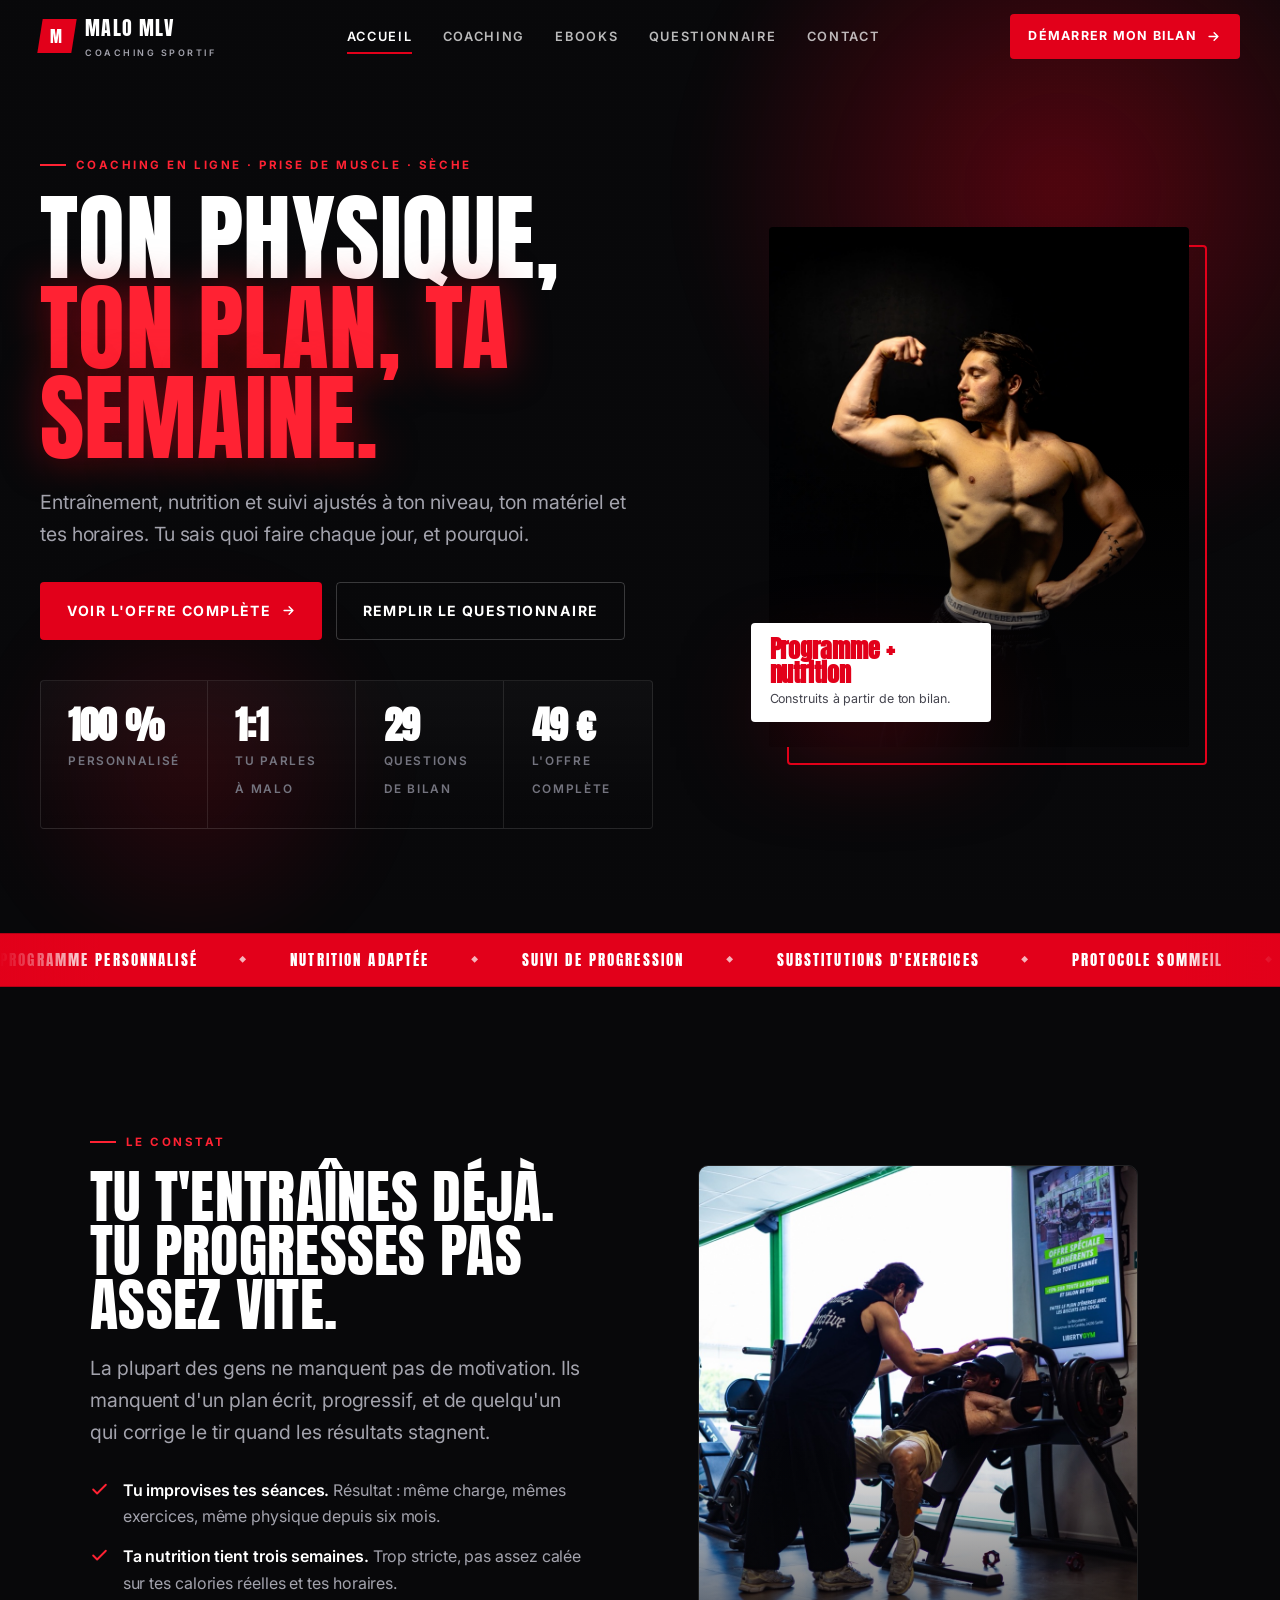
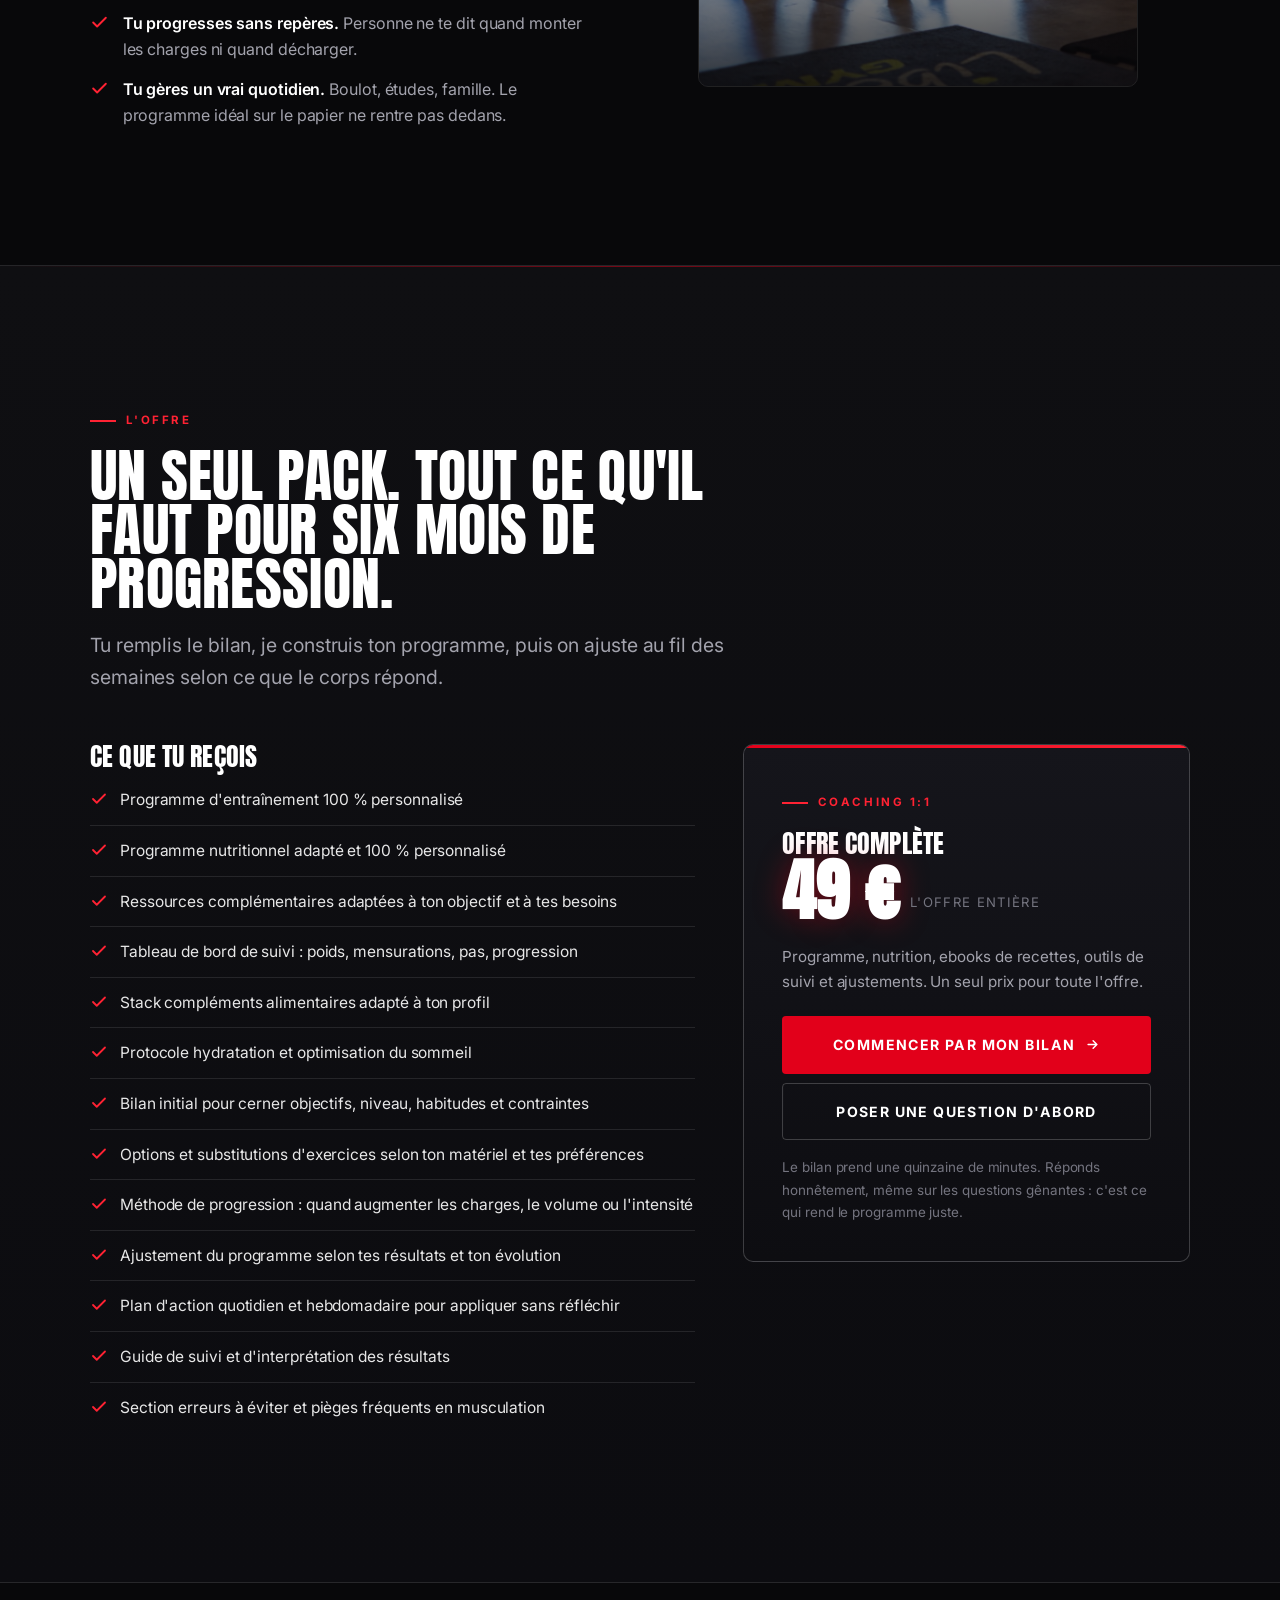
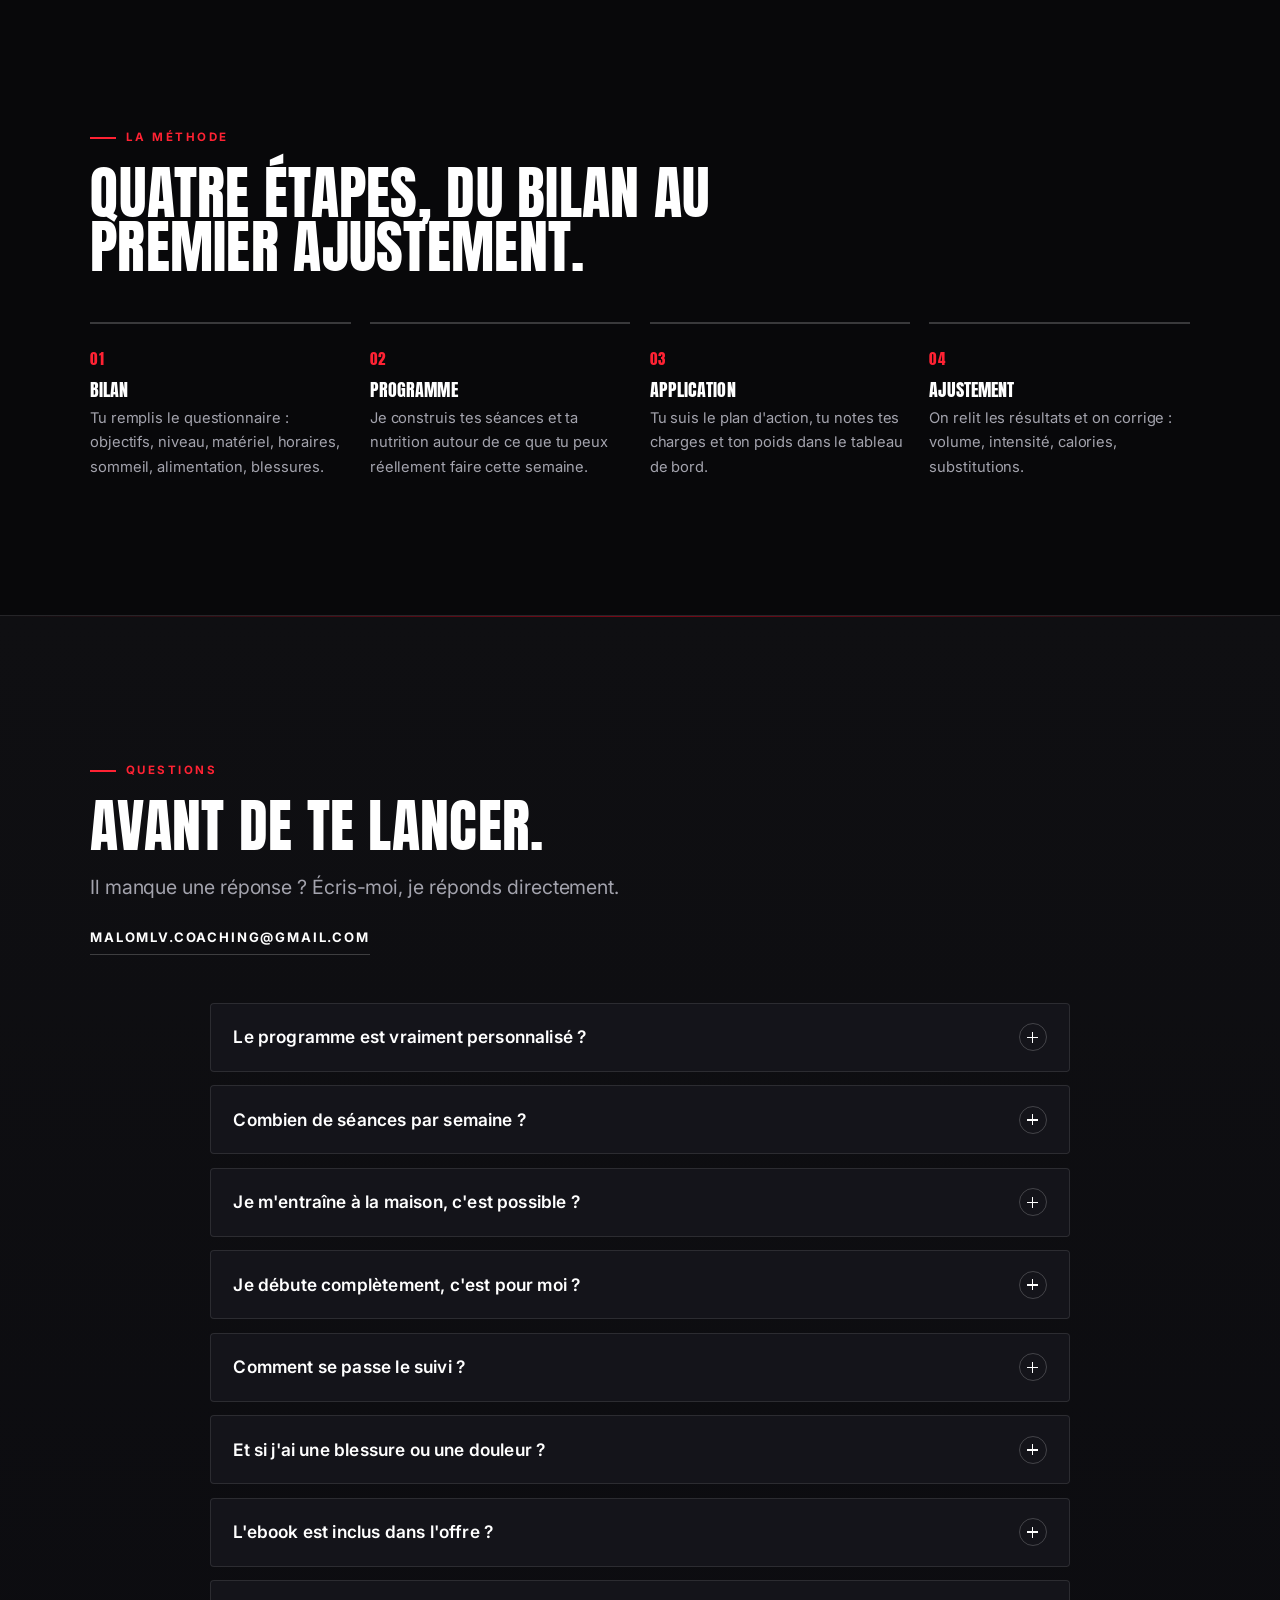
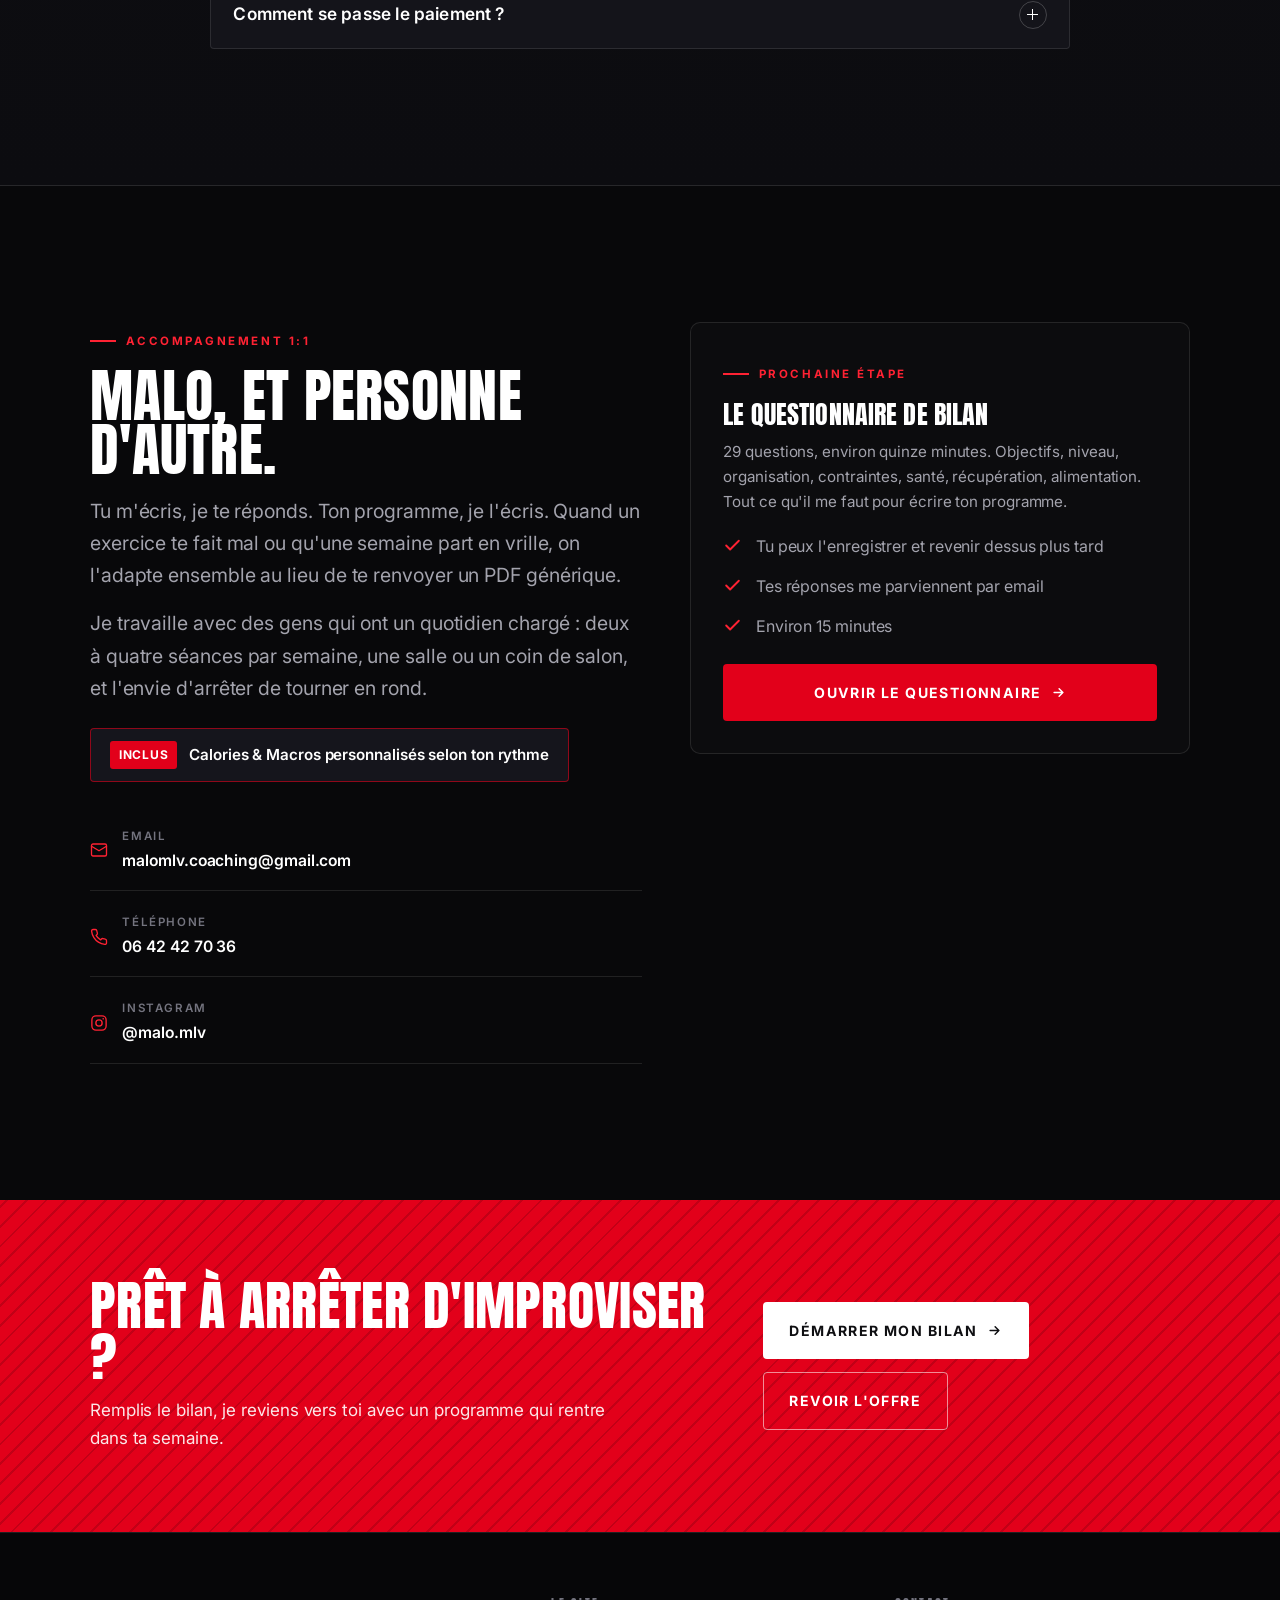
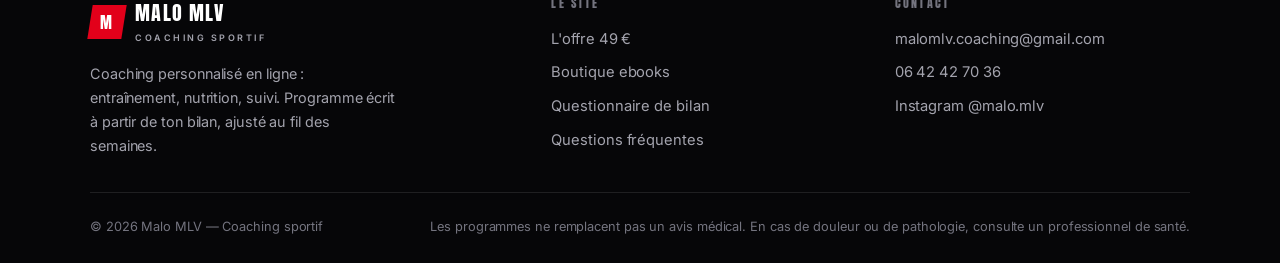
==== index.html @ d7410e28 "Add files via upload" ====
<!DOCTYPE html>
<html lang="fr">
<head>
<meta charset="utf-8">
<meta name="viewport" content="width=device-width, initial-scale=1">
<title>Malo MLV — Coaching sportif personnalisé | Entraînement, nutrition, suivi</title>
<meta name="description" content="Un programme d'entraînement et une nutrition construits pour ton niveau, ton matériel et ton emploi du temps. Suivi 1:1 avec Malo. Offre complète à 49 €.">
<link rel="preconnect" href="https://fonts.googleapis.com">
<link rel="preconnect" href="https://fonts.gstatic.com" crossorigin>
<link href="https://fonts.googleapis.com/css2?family=Anton&family=Inter:wght@400;500;600;700&display=swap" rel="stylesheet">
<link rel="stylesheet" href="styles.css">
</head>
<body>

<svg width="0" height="0" style="position:absolute" aria-hidden="true">
  <symbol id="i-check" viewBox="0 0 24 24" fill="none" stroke="currentColor" stroke-width="2.4" stroke-linecap="round" stroke-linejoin="round"><path d="M20 6 9 17l-5-5"/></symbol>
  <symbol id="i-arrow" viewBox="0 0 24 24" fill="none" stroke="currentColor" stroke-width="2.4" stroke-linecap="round" stroke-linejoin="round"><path d="M5 12h14M13 6l6 6-6 6"/></symbol>
  <symbol id="i-mail" viewBox="0 0 24 24" fill="none" stroke="currentColor" stroke-width="1.8" stroke-linecap="round" stroke-linejoin="round"><rect x="2" y="4" width="20" height="16" rx="2"/><path d="m2 7 10 6 10-6"/></symbol>
  <symbol id="i-phone" viewBox="0 0 24 24" fill="none" stroke="currentColor" stroke-width="1.8" stroke-linecap="round" stroke-linejoin="round"><path d="M22 16.9v3a2 2 0 0 1-2.2 2 19.8 19.8 0 0 1-8.6-3.1 19.5 19.5 0 0 1-6-6A19.8 19.8 0 0 1 2.1 4.2 2 2 0 0 1 4.1 2h3a2 2 0 0 1 2 1.7c.1 1 .4 2 .7 2.9a2 2 0 0 1-.5 2.1L8.1 9.9a16 16 0 0 0 6 6l1.2-1.2a2 2 0 0 1 2.1-.5c.9.3 1.9.6 2.9.7a2 2 0 0 1 1.7 2Z"/></symbol>
  <symbol id="i-insta" viewBox="0 0 24 24" fill="none" stroke="currentColor" stroke-width="1.8" stroke-linecap="round" stroke-linejoin="round"><rect x="2.5" y="2.5" width="19" height="19" rx="5.5"/><circle cx="12" cy="12" r="4.2"/><circle cx="17.6" cy="6.4" r="1.1" fill="currentColor" stroke="none"/></symbol>
  <symbol id="i-dumbbell" viewBox="0 0 24 24" fill="none" stroke="currentColor" stroke-width="1.8" stroke-linecap="round" stroke-linejoin="round"><path d="M4 9v6M7 7v10M17 7v10M20 9v6M7 12h10"/></symbol>
  <symbol id="i-plate" viewBox="0 0 24 24" fill="none" stroke="currentColor" stroke-width="1.8" stroke-linecap="round" stroke-linejoin="round"><circle cx="12" cy="12" r="9"/><circle cx="12" cy="12" r="4"/></symbol>
  <symbol id="i-chart" viewBox="0 0 24 24" fill="none" stroke="currentColor" stroke-width="1.8" stroke-linecap="round" stroke-linejoin="round"><path d="M3 20h18M6 20V11M11 20V4M16 20v-6M21 20v-9"/></symbol>
  <symbol id="i-moon" viewBox="0 0 24 24" fill="none" stroke="currentColor" stroke-width="1.8" stroke-linecap="round" stroke-linejoin="round"><path d="M20 14.5A8.5 8.5 0 1 1 9.5 4a7 7 0 0 0 10.5 10.5Z"/></symbol>
  <symbol id="i-clock" viewBox="0 0 24 24" fill="none" stroke="currentColor" stroke-width="1.8" stroke-linecap="round" stroke-linejoin="round"><circle cx="12" cy="12" r="9"/><path d="M12 7.5V12l3 2"/></symbol>
  <symbol id="i-alert" viewBox="0 0 24 24" fill="none" stroke="currentColor" stroke-width="1.8" stroke-linecap="round" stroke-linejoin="round"><path d="M12 3.5 2.5 20h19L12 3.5Z"/><path d="M12 9.5v4M12 17h.01"/></symbol>
  <symbol id="i-bolt" viewBox="0 0 24 24" fill="none" stroke="currentColor" stroke-width="1.8" stroke-linecap="round" stroke-linejoin="round"><path d="M13.5 2 4 14h6l-1.5 8L19 10h-6l.5-8Z"/></symbol>
  <symbol id="i-lock" viewBox="0 0 24 24" fill="none" stroke="currentColor" stroke-width="1.8" stroke-linecap="round" stroke-linejoin="round"><rect x="4" y="10" width="16" height="11" rx="2"/><path d="M8 10V7a4 4 0 0 1 8 0v3"/></symbol>
  <symbol id="i-book" viewBox="0 0 24 24" fill="none" stroke="currentColor" stroke-width="1.8" stroke-linecap="round" stroke-linejoin="round"><path d="M4 4.5A1.5 1.5 0 0 1 5.5 3H19v18H5.5A1.5 1.5 0 0 0 4 22.5V4.5Z"/><path d="M8 7h7M8 11h7"/></symbol>
</svg>

<header class="site-header" id="header">
  <div class="shell shell-wide">
    <a class="brand" href="index.html">
      <span class="brand__mark"><span>M</span></span>
      <span>Malo MLV<small>Coaching sportif</small></span>
    </a>
    <nav class="nav" aria-label="Navigation principale">
      <a href="index.html" aria-current="page">Accueil</a>
      <a href="index.html#offre">Coaching</a>
      <a href="ebooks.html">Ebooks</a>
      <a href="questionnaire.html">Questionnaire</a>
      <a href="index.html#contact">Contact</a>
    </nav>
    <div class="header-actions">
      <a class="btn btn--sm" href="questionnaire.html">Démarrer mon bilan <svg><use href="#i-arrow"/></svg></a>
      <button class="burger" id="burger" aria-label="Ouvrir le menu" aria-expanded="false" aria-controls="mobileNav"><span></span></button>
    </div>
  </div>
</header>

<nav class="mobile-nav" id="mobileNav" aria-label="Navigation mobile">
  <a href="index.html">Accueil</a>
  <a href="index.html#offre">Coaching</a>
  <a href="ebooks.html">Ebooks</a>
  <a href="questionnaire.html">Questionnaire</a>
  <a href="index.html#contact">Contact</a>
</nav>

<main>

  <!-- HERO -->
  <section class="hero">
    <div class="shell shell-wide">
      <div class="hero__grid">
        <div class="reveal">
          <span class="eyebrow">Coaching en ligne · Prise de muscle · Sèche</span>
          <h1>Ton physique, <em>ton plan, ta semaine.</em></h1>
          <p class="lead">Entraînement, nutrition et suivi ajustés à ton niveau, ton matériel et tes horaires. Tu sais quoi faire chaque jour, et pourquoi.</p>
          <div class="hero__cta">
            <a class="btn" href="#offre">Voir l'offre complète <svg><use href="#i-arrow"/></svg></a>
            <a class="btn btn--ghost" href="questionnaire.html">Remplir le questionnaire</a>
          </div>
          <div class="stats" style="margin-top:2.5rem">
            <div><b>100 %</b><span>Personnalisé</span></div>
            <div><b>1:1</b><span>Tu parles à Malo</span></div>
            <div><b>29</b><span>Questions de bilan</span></div>
            <div><b>49 €</b><span>L'offre complète</span></div>
          </div>
        </div>

        <div class="hero__media reveal" data-delay="2">
          <img src="malo-portrait.jpg" alt="Malo, coach sportif, en salle" width="933" height="1400" fetchpriority="high">
          <div class="hero__badge">
            <strong>Programme + nutrition</strong>
            <span>Construits à partir de ton bilan.</span>
          </div>
        </div>
      </div>
    </div>
  </section>

  <!-- TICKER -->
  <div class="ticker" aria-hidden="true">
    <div class="ticker__track">
      <span>Programme personnalisé</span><span>Nutrition adaptée</span><span>Suivi de progression</span><span>Substitutions d'exercices</span><span>Protocole sommeil</span><span>Stack compléments</span>
      <span>Programme personnalisé</span><span>Nutrition adaptée</span><span>Suivi de progression</span><span>Substitutions d'exercices</span><span>Protocole sommeil</span><span>Stack compléments</span>
    </div>
  </div>

  <!-- POURQUOI -->
  <section class="section">
    <div class="shell">
      <div class="split">
        <div class="reveal" data-delay="1">
          <span class="eyebrow">Le constat</span>
          <h2 class="h-section">Tu t'entraînes déjà. Tu progresses pas assez vite.</h2>
          <p class="lead" style="margin-top:1.2rem">La plupart des gens ne manquent pas de motivation. Ils manquent d'un plan écrit, progressif, et de quelqu'un qui corrige le tir quand les résultats stagnent.</p>
          <ul class="list-check" style="margin-top:1.8rem">
            <li><svg><use href="#i-check"/></svg><span><strong>Tu improvises tes séances.</strong> Résultat : même charge, mêmes exercices, même physique depuis six mois.</span></li>
            <li><svg><use href="#i-check"/></svg><span><strong>Ta nutrition tient trois semaines.</strong> Trop stricte, pas assez calée sur tes calories réelles et tes horaires.</span></li>
            <li><svg><use href="#i-check"/></svg><span><strong>Tu progresses sans repères.</strong> Personne ne te dit quand monter les charges ni quand décharger.</span></li>
            <li><svg><use href="#i-check"/></svg><span><strong>Tu gères un vrai quotidien.</strong> Boulot, études, famille. Le programme idéal sur le papier ne rentre pas dedans.</span></li>
          </ul>
        </div>
        <div class="split__media media-frame reveal" data-delay="2">
          <img src="malo-coaching.jpg" alt="Malo, coach sportif" width="933" height="1400" loading="lazy">
        </div>
      </div>
    </div>
  </section>

  <!-- OFFRE -->
  <section class="section section--ink" id="offre">
    <div class="shell">
      <div class="reveal" style="max-width:64ch;margin-bottom:clamp(2rem,5vw,3.2rem)">
        <span class="eyebrow">L'offre</span>
        <h2 class="h-section">Un seul pack. Tout ce qu'il faut pour six mois de progression.</h2>
        <p class="lead" style="margin-top:1.1rem">Tu remplis le bilan, je construis ton programme, puis on ajuste au fil des semaines selon ce que le corps répond.</p>
      </div>

      <div class="offer">
        <div class="reveal">
          <h3 class="h-card" style="margin-bottom:1.2rem">Ce que tu reçois</h3>
          <ul class="offer__list">
            <li><svg><use href="#i-check"/></svg><span>Programme d'entraînement 100 % personnalisé</span></li>
            <li><svg><use href="#i-check"/></svg><span>Programme nutritionnel adapté et 100 % personnalisé</span></li>
            <li><svg><use href="#i-check"/></svg><span>Ressources complémentaires adaptées à ton objectif et à tes besoins</span></li>
            <li><svg><use href="#i-check"/></svg><span>Tableau de bord de suivi : poids, mensurations, pas, progression</span></li>
            <li><svg><use href="#i-check"/></svg><span>Stack compléments alimentaires adapté à ton profil</span></li>
            <li><svg><use href="#i-check"/></svg><span>Protocole hydratation et optimisation du sommeil</span></li>
            <li><svg><use href="#i-check"/></svg><span>Bilan initial pour cerner objectifs, niveau, habitudes et contraintes</span></li>
            <li><svg><use href="#i-check"/></svg><span>Options et substitutions d'exercices selon ton matériel et tes préférences</span></li>
            <li><svg><use href="#i-check"/></svg><span>Méthode de progression : quand augmenter les charges, le volume ou l'intensité</span></li>
            <li><svg><use href="#i-check"/></svg><span>Ajustement du programme selon tes résultats et ton évolution</span></li>
            <li><svg><use href="#i-check"/></svg><span>Plan d'action quotidien et hebdomadaire pour appliquer sans réfléchir</span></li>
            <li><svg><use href="#i-check"/></svg><span>Guide de suivi et d'interprétation des résultats</span></li>
            <li><svg><use href="#i-check"/></svg><span>Section erreurs à éviter et pièges fréquents en musculation</span></li>
          </ul>
        </div>

        <div class="offer__panel reveal" data-delay="1">
          <span class="eyebrow">Coaching 1:1</span>
          <h3 class="h-card">Offre complète</h3>
          <div class="price">
            <b>49 €</b>
            <span>L'offre entière</span>
          </div>
          <p style="color:var(--muted);font-size:.95rem;margin-bottom:1.4rem">Programme, nutrition, ebooks de recettes, outils de suivi et ajustements. Un seul prix pour toute l'offre.</p>
          <a class="btn btn--wide" href="questionnaire.html">Commencer par mon bilan <svg><use href="#i-arrow"/></svg></a>
          <a class="btn btn--ghost btn--wide" style="margin-top:.6rem" href="mailto:malomlv.coaching@gmail.com?subject=Coaching%201%3A1%20%E2%80%94%2049%20%E2%82%AC">Poser une question d'abord</a>
          <p class="offer__note">Le bilan prend une quinzaine de minutes. Réponds honnêtement, même sur les questions gênantes : c'est ce qui rend le programme juste.</p>
        </div>
      </div>
    </div>
  </section>

  <!-- METHODE -->
  <section class="section">
    <div class="shell">
      <div class="reveal" style="max-width:62ch">
        <span class="eyebrow">La méthode</span>
        <h2 class="h-section">Quatre étapes, du bilan au premier ajustement.</h2>
      </div>

      <div class="steps" style="margin-top:clamp(2rem,4vw,3rem)">
        <div class="step reveal" data-delay="2">
          <h3>Bilan</h3>
          <p>Tu remplis le questionnaire : objectifs, niveau, matériel, horaires, sommeil, alimentation, blessures.</p>
        </div>
        <div class="step reveal" data-delay="3">
          <h3>Programme</h3>
          <p>Je construis tes séances et ta nutrition autour de ce que tu peux réellement faire cette semaine.</p>
        </div>
        <div class="step reveal" data-delay="4">
          <h3>Application</h3>
          <p>Tu suis le plan d'action, tu notes tes charges et ton poids dans le tableau de bord.</p>
        </div>
        <div class="step reveal" data-delay="5">
          <h3>Ajustement</h3>
          <p>On relit les résultats et on corrige : volume, intensité, calories, substitutions.</p>
        </div>
      </div>
    </div>
  </section>

  <!-- FAQ -->
  <section class="section section--ink" id="faq">
    <div class="shell">
      <div class="reveal" style="max-width:70ch;margin-bottom:clamp(2rem,4vw,3rem)">
        <span class="eyebrow">Questions</span>
        <h2 class="h-section">Avant de te lancer.</h2>
        <p class="lead" style="margin-top:1.1rem">Il manque une réponse ? Écris-moi, je réponds directement.</p>
        <a class="link-arrow" style="margin-top:1.5rem" href="mailto:malomlv.coaching@gmail.com">malomlv.coaching@gmail.com</a>
      </div>

      <div class="faq reveal" data-delay="1">
        <div class="faq__item">
          <button class="faq__q" aria-expanded="false">Le programme est vraiment personnalisé ? <i></i></button>
          <div class="faq__a"><p>Oui. Il part de ton bilan : objectifs, niveau, jours disponibles, durée de séance, matériel, sommeil, alimentation. Deux clients avec le même objectif n'ont pas le même programme.</p></div>
        </div>
        <div class="faq__item">
          <button class="faq__q" aria-expanded="false">Combien de séances par semaine ? <i></i></button>
          <div class="faq__a"><p>Deux à cinq selon ce que tu peux tenir réellement. Deux séances bien construites valent mieux que cinq séances abandonnées au bout d'un mois.</p></div>
        </div>
        <div class="faq__item">
          <button class="faq__q" aria-expanded="false">Je m'entraîne à la maison, c'est possible ? <i></i></button>
          <div class="faq__a"><p>Oui, salle, domicile ou les deux. Le questionnaire demande ton matériel exact, et chaque exercice a une option de remplacement avec ce que tu as sous la main.</p></div>
        </div>
        <div class="faq__item">
          <button class="faq__q" aria-expanded="false">Je débute complètement, c'est pour moi ? <i></i></button>
          <div class="faq__a"><p>Oui. Le bilan permet de partir du niveau réel, y compris zéro expérience. Les mouvements de base sont expliqués et progressifs.</p></div>
        </div>
        <div class="faq__item">
          <button class="faq__q" aria-expanded="false">Comment se passe le suivi ? <i></i></button>
          <div class="faq__a"><p>Tu remplis le tableau de bord : poids, mensurations, pas, charges. À partir de ces données, on ajuste le programme au lieu de deviner.</p></div>
        </div>
        <div class="faq__item">
          <button class="faq__q" aria-expanded="false">Et si j'ai une blessure ou une douleur ? <i></i></button>
          <div class="faq__a"><p>Le questionnaire couvre les douleurs actuelles, les blessures passées et les restrictions médicales. Les exercices concernés sont retirés ou remplacés. Une douleur qui persiste demande d'abord un avis médical : je ne diagnostique pas et je ne traite pas une blessure.</p></div>
        </div>
        <div class="faq__item">
          <button class="faq__q" aria-expanded="false">L'ebook est inclus dans l'offre ? <i></i></button>
          <div class="faq__a"><p>Oui, l'ebook est inclus dans l'offre à 49 €. C'est un guide pratique réunissant les repères et stratégies pour structurer tes progrès au quotidien.</p></div>
        </div>
        <div class="faq__item">
          <button class="faq__q" aria-expanded="false">Comment se passe le paiement ? <i></i></button>
          <div class="faq__a"><p>Pour le coaching à 49 €, écris-moi ou remplis le questionnaire et je t'envoie les étapes. Pour l'ebook seul, le paiement se fait directement en ligne, par carte, via la page sécurisée Stripe.</p></div>
        </div>
      </div>
    </div>
  </section>

  <!-- CONTACT -->
  <section class="section" id="contact">
    <div class="shell">
      <div class="contact-grid">
        <div class="reveal">
          <span class="eyebrow">Accompagnement 1:1</span>
          <h2 class="h-section">Malo, et personne d'autre.</h2>
          <p class="lead" style="margin-top:1.1rem">Tu m'écris, je te réponds. Ton programme, je l'écris. Quand un exercice te fait mal ou qu'une semaine part en vrille, on l'adapte ensemble au lieu de te renvoyer un PDF générique.</p>
          <p class="lead" style="margin-top:1rem">Je travaille avec des gens qui ont un quotidien chargé : deux à quatre séances par semaine, une salle ou un coin de salon, et l'envie d'arrêter de tourner en rond.</p>
          <div style="margin-top:1.5rem;display:inline-flex;align-items:center;gap:0.75rem;padding:0.75rem 1.2rem;background:#15151c;border:1px solid rgba(226,0,26,0.6);border-radius:var(--radius);">
            <span style="background:var(--red);color:#fff;font-size:0.75rem;font-weight:700;padding:0.25rem 0.55rem;border-radius:3px;letter-spacing:0.06em;text-transform:uppercase;">Inclus</span>
            <span style="color:#ffffff;font-weight:600;font-size:0.95rem;">Calories & Macros personnalisés selon ton rythme</span>
          </div>
          <div class="contact-list" style="margin-top:1.8rem">
            <a href="mailto:malomlv.coaching@gmail.com">
              <svg><use href="#i-mail"/></svg>
              <span><small>Email</small><b>malomlv.coaching@gmail.com</b></span>
            </a>
            <a href="tel:+33642427036">
              <svg><use href="#i-phone"/></svg>
              <span><small>Téléphone</small><b>06 42 42 70 36</b></span>
            </a>
            <a href="https://www.instagram.com/malo.mlv" target="_blank" rel="noopener">
              <svg><use href="#i-insta"/></svg>
              <span><small>Instagram</small><b>@malo.mlv</b></span>
            </a>
          </div>
        </div>

        <div class="contact-card reveal" data-delay="1">
          <span class="eyebrow">Prochaine étape</span>
          <h3 class="h-card">Le questionnaire de bilan</h3>
          <p style="color:var(--muted);font-size:.95rem;margin:0.8rem 0 1.2rem">29 questions, environ quinze minutes. Objectifs, niveau, organisation, contraintes, santé, récupération, alimentation. Tout ce qu'il me faut pour écrire ton programme.</p>
          <ul class="list-check" style="margin-bottom:1.5rem">
            <li><svg><use href="#i-check"/></svg><span>Tu peux l'enregistrer et revenir dessus plus tard</span></li>
            <li><svg><use href="#i-check"/></svg><span>Tes réponses me parviennent par email</span></li>
            <li><svg><use href="#i-check"/></svg><span>Environ 15 minutes</span></li>
          </ul>
          <a class="btn btn--wide" href="questionnaire.html">Ouvrir le questionnaire <svg><use href="#i-arrow"/></svg></a>
        </div>
      </div>
    </div>
  </section>

  <!-- CTA BAND -->
  <section class="section section--tight cta-band">
    <div class="shell">
      <div>
        <h2>Prêt à arrêter d'improviser ?</h2>
        <p>Remplis le bilan, je reviens vers toi avec un programme qui rentre dans ta semaine.</p>
      </div>
      <div style="display:flex;flex-wrap:wrap;gap:.8rem">
        <a class="btn btn--light" href="questionnaire.html">Démarrer mon bilan <svg><use href="#i-arrow"/></svg></a>
        <a class="btn btn--ghost" style="border-color:rgba(255,255,255,.55);color:#fff" href="#offre">Revoir l'offre</a>
      </div>
    </div>
  </section>

</main>

<footer class="site-footer">
  <div class="shell">
    <div class="footer-grid">
      <div>
        <a class="brand" href="index.html" style="margin-bottom:1rem">
          <span class="brand__mark"><span>M</span></span>
          <span>Malo MLV<small>Coaching sportif</small></span>
        </a>
        <p style="color:var(--muted);font-size:.9rem;max-width:34ch">Coaching personnalisé en ligne : entraînement, nutrition, suivi. Programme écrit à partir de ton bilan, ajusté au fil des semaines.</p>
      </div>
      <div>
        <h4>Le site</h4>
        <div class="footer-links">
          <a href="index.html#offre">L'offre 49 €</a>
          <a href="ebooks.html">Boutique ebooks</a>
          <a href="questionnaire.html">Questionnaire de bilan</a>
          <a href="index.html#faq">Questions fréquentes</a>
        </div>
      </div>
      <div>
        <h4>Contact</h4>
        <div class="footer-links">
          <a href="mailto:malomlv.coaching@gmail.com">malomlv.coaching@gmail.com</a>
          <a href="tel:+33642427036">06 42 42 70 36</a>
          <a href="https://www.instagram.com/malo.mlv" target="_blank" rel="noopener">Instagram @malo.mlv</a>
        </div>
      </div>
    </div>
    <div class="footer-bottom">
      <span>© <span data-year>2026</span> Malo MLV — Coaching sportif</span>
      <span>Les programmes ne remplacent pas un avis médical. En cas de douleur ou de pathologie, consulte un professionnel de santé.</span>
    </div>
  </div>
</footer>

<div class="toast" id="toast" role="status" aria-live="polite"></div>
<script src="script.js"></script>
</body>
</html>
---- styles.css ----
/* ==========================================================================
   Malo MLV — Coaching sportif
   Rouge / Blanc / Noir
   ========================================================================== */

/* ---------- Tokens ---------- */
:root {
  --red: #e2001a;
  --red-bright: #ff2233;
  --red-deep: #9c0012;
  --black: #08080a;
  --ink: #0f0f12;
  --surface: #14141a;
  --surface-2: #1b1b22;
  --white: #ffffff;
  --paper: #f5f4f2;
  --muted: #a3a3ad;
  --muted-dim: #74747f;
  --line: rgba(255, 255, 255, 0.1);
  --line-strong: rgba(255, 255, 255, 0.2);

  --font-display: "Anton", "Arial Narrow", Impact, sans-serif;
  --font-body: "Inter", -apple-system, BlinkMacSystemFont, "Segoe UI", sans-serif;

  --shell: 1180px;
  --gutter: clamp(1.1rem, 4vw, 2.5rem);
  --radius: 4px;
  --radius-lg: 10px;

  --ease: cubic-bezier(0.22, 1, 0.36, 1);
  --shadow: 0 24px 60px -30px rgba(0, 0, 0, 0.9);
  --shadow-intense: 0 40px 100px -30px rgba(226, 0, 26, 0.5);
  --header-h: 74px;
}

/* ---------- Reset ---------- */
*,
*::before,
*::after {
  box-sizing: border-box;
}

html {
  scroll-behavior: smooth;
  -webkit-text-size-adjust: 100%;
  scroll-padding-top: calc(var(--header-h) + 16px);
}

body {
  margin: 0;
  background: var(--black);
  color: var(--white);
  font-family: var(--font-body);
  font-size: 17px;
  line-height: 1.65;
  font-weight: 400;
  letter-spacing: -0.005em;
  overflow-x: hidden;
  -webkit-font-smoothing: antialiased;
}

body::before {
  content: "";
  position: fixed;
  inset: 0;
  pointer-events: none;
  z-index: 1;
  opacity: 0.6;
  background-image: radial-gradient(rgba(255, 255, 255, 0.04) 1px, transparent 1px);
  background-size: 3px 3px;
  mix-blend-mode: overlay;
  animation: grain 8s steps(10) infinite;
}

@keyframes grain {
  0%, 100% { transform: translate(0, 0); }
  10% { transform: translate(-1%, -1%); }
  20% { transform: translate(1%, 1%); }
  30% { transform: translate(-1%, 1%); }
  40% { transform: translate(1%, -1%); }
  50% { transform: translate(-1%, 0); }
  60% { transform: translate(1%, 0); }
  70% { transform: translate(0, 1%); }
  80% { transform: translate(0, -1%); }
  90% { transform: translate(1%, 1%); }
}

img {
  max-width: 100%;
  display: block;
}

a {
  color: inherit;
  text-decoration: none;
}

h1,
h2,
h3,
h4 {
  font-family: var(--font-display);
  font-weight: 400;
  line-height: 0.94;
  letter-spacing: 0.005em;
  text-transform: uppercase;
  margin: 0;
}

p {
  margin: 0;
}

ul,
ol {
  margin: 0;
  padding: 0;
  list-style: none;
}

button,
input,
select,
textarea {
  font: inherit;
  color: inherit;
}

::selection {
  background: var(--red);
  color: var(--white);
}

/* ---------- Layout ---------- */
.shell {
  width: 100%;
  max-width: var(--shell);
  margin-inline: auto;
  padding-inline: var(--gutter);
  position: relative;
  z-index: 2;
}

.shell-wide {
  max-width: 1340px;
}

.section {
  padding-block: clamp(4.5rem, 11vw, 8.5rem);
  position: relative;
}

.section--tight {
  padding-block: clamp(3rem, 7vw, 5rem);
}

.section--paper {
  background: var(--paper);
  color: var(--ink);
}

.section--ink {
  background: linear-gradient(180deg, var(--ink) 0%, #0c0c10 100%);
  border-block: 1px solid var(--line);
  position: relative;
}

.section--ink::before {
  content: "";
  position: absolute;
  top: 0;
  left: 0;
  right: 0;
  height: 1px;
  background: linear-gradient(90deg, transparent, var(--red), transparent);
  opacity: 0.5;
}

.section--red {
  background: var(--red);
  color: var(--white);
}

/* ---------- Type helpers ---------- */
.eyebrow {
  display: inline-flex;
  align-items: center;
  gap: 0.6rem;
  font-size: 0.72rem;
  font-weight: 700;
  letter-spacing: 0.22em;
  text-transform: uppercase;
  color: var(--red-bright);
  margin-bottom: 1.15rem;
}

.eyebrow::before {
  content: "";
  width: 26px;
  height: 2px;
  background: currentColor;
  display: block;
}

.section--red .eyebrow,
.section--paper .eyebrow {
  color: var(--red);
}

.h-display {
  font-size: clamp(2.5rem, 7.4vw, 5rem);
  text-shadow: 0 4px 20px rgba(0, 0, 0, 0.5);
}

.h-section {
  font-size: clamp(2rem, 5.4vw, 3.6rem);
}

.h-card {
  font-size: clamp(1.25rem, 2.4vw, 1.6rem);
}

.lead {
  font-size: clamp(1.02rem, 1.6vw, 1.22rem);
  color: var(--muted);
  max-width: 60ch;
}

.section--paper .lead {
  color: #4b4b55;
}

.section--red .lead {
  color: rgba(255, 255, 255, 0.86);
}

.small {
  font-size: 0.86rem;
  color: var(--muted-dim);
}

.text-red {
  color: var(--red-bright);
}

.outline-text {
  color: transparent;
  -webkit-text-stroke: 1.5px rgba(255, 255, 255, 0.28);
}

/* ---------- Buttons ---------- */
.btn {
  display: inline-flex;
  align-items: center;
  justify-content: center;
  gap: 0.6rem;
  padding: 1rem 1.6rem;
  border: 1px solid transparent;
  border-radius: var(--radius);
  background: var(--red);
  color: var(--white);
  font-weight: 700;
  font-size: 0.88rem;
  letter-spacing: 0.1em;
  text-transform: uppercase;
  cursor: pointer;
  position: relative;
  overflow: hidden;
  transition: transform 0.3s var(--ease), box-shadow 0.3s var(--ease), background 0.3s,
    color 0.3s, border-color 0.3s;
}

.btn::before {
  content: "";
  position: absolute;
  inset: 0;
  background: linear-gradient(135deg, transparent 0%, rgba(255, 255, 255, 0.1) 50%, transparent 100%);
  transform: translateX(-100%);
  transition: transform 0.6s var(--ease);
}

.btn:hover::before {
  transform: translateX(100%);
}

.btn svg {
  width: 15px;
  height: 15px;
  transition: transform 0.3s var(--ease);
}

.btn:hover {
  transform: translateY(-3px);
  box-shadow: 0 20px 40px -15px rgba(226, 0, 26, 0.8), 0 0 30px rgba(226, 0, 26, 0.3);
}

.btn:hover svg {
  transform: translateX(4px);
}

.btn:active {
  transform: translateY(0);
}

.btn--ghost {
  background: transparent;
  border-color: var(--line-strong);
  color: var(--white);
}

.btn--ghost:hover {
  background: rgba(255, 255, 255, 0.06);
  border-color: var(--white);
  box-shadow: none;
}

.section--paper .btn--ghost {
  color: var(--ink);
  border-color: rgba(15, 15, 18, 0.25);
}

.section--paper .btn--ghost:hover {
  background: rgba(15, 15, 18, 0.06);
  border-color: var(--ink);
}

.btn--light {
  background: var(--white);
  color: var(--ink);
}

.btn--light:hover {
  box-shadow: 0 14px 30px -14px rgba(0, 0, 0, 0.6);
}

.btn--wide {
  width: 100%;
}

.btn--sm {
  padding: 0.72rem 1.1rem;
  font-size: 0.78rem;
}

.link-arrow {
  display: inline-flex;
  align-items: center;
  gap: 0.5rem;
  font-size: 0.82rem;
  font-weight: 700;
  letter-spacing: 0.14em;
  text-transform: uppercase;
  color: var(--white);
  border-bottom: 1px solid var(--line-strong);
  padding-bottom: 0.35rem;
  transition: color 0.25s, border-color 0.25s, gap 0.25s;
}

.link-arrow:hover {
  color: var(--red-bright);
  border-color: var(--red-bright);
  gap: 0.85rem;
}

/* ---------- Header ---------- */
.site-header {
  position: fixed;
  top: 0;
  left: 0;
  right: 0;
  z-index: 60;
  height: var(--header-h);
  display: flex;
  align-items: center;
  border-bottom: 1px solid transparent;
  transition: background 0.35s var(--ease), border-color 0.35s, backdrop-filter 0.35s;
}

.site-header.is-stuck {
  background: rgba(8, 8, 10, 0.82);
  backdrop-filter: blur(14px);
  -webkit-backdrop-filter: blur(14px);
  border-bottom-color: var(--line);
}

.site-header .shell {
  display: flex;
  align-items: center;
  justify-content: space-between;
  gap: 1.5rem;
}

.brand {
  display: flex;
  align-items: center;
  gap: 0.7rem;
  font-family: var(--font-display);
  font-size: 1.22rem;
  letter-spacing: 0.06em;
  text-transform: uppercase;
  white-space: nowrap;
  transition: opacity 0.3s var(--ease);
}

.brand:hover {
  opacity: 0.8;
}

.brand:active {
  opacity: 0.6;
}

.brand__mark {
  width: 34px;
  height: 34px;
  display: grid;
  place-items: center;
  background: var(--red);
  font-size: 1rem;
  transform: skewX(-9deg);
}

.brand__mark span {
  transform: skewX(9deg);
}

.brand small {
  display: block;
  font-family: var(--font-body);
  font-size: 0.56rem;
  letter-spacing: 0.28em;
  color: var(--muted);
  font-weight: 600;
  margin-top: 2px;
}

.nav {
  display: flex;
  align-items: center;
  gap: 1.9rem;
}

.nav a {
  font-size: 0.8rem;
  font-weight: 600;
  letter-spacing: 0.13em;
  text-transform: uppercase;
  color: rgba(255, 255, 255, 0.72);
  position: relative;
  transition: color 0.25s;
}

.nav a::after {
  content: "";
  position: absolute;
  left: 0;
  bottom: -7px;
  height: 2px;
  width: 0;
  background: var(--red);
  transition: width 0.3s var(--ease);
}

.nav a:hover,
.nav a[aria-current="page"] {
  color: var(--white);
}

.nav a:hover::after,
.nav a[aria-current="page"]::after {
  width: 100%;
}

.nav a:active {
  color: var(--red-bright);
}

.header-actions {
  display: flex;
  align-items: center;
  gap: 1rem;
}

.burger {
  display: none;
  width: 48px;
  height: 44px;
  background: transparent;
  border: 1px solid var(--line-strong);
  border-radius: var(--radius);
  cursor: pointer;
  position: relative;
  transition: border-color 0.3s var(--ease), background 0.3s var(--ease);
}

.burger:hover {
  border-color: var(--red);
  background: rgba(226, 0, 26, 0.1);
}

.burger:active {
  transform: scale(0.95);
}

.burger span,
.burger span::before,
.burger span::after {
  position: absolute;
  left: 50%;
  translate: -50% 0;
  width: 18px;
  height: 2px;
  background: var(--white);
  transition: transform 0.3s var(--ease), opacity 0.2s;
}

.burger span {
  top: 50%;
  margin-top: -1px;
}

.burger span::before {
  content: "";
  top: -6px;
}

.burger span::after {
  content: "";
  top: 6px;
}

.burger[aria-expanded="true"] span {
  transform: rotate(45deg);
}

.burger[aria-expanded="true"] span::before {
  transform: rotate(-90deg) translateX(6px);
}

.burger[aria-expanded="true"] span::after {
  opacity: 0;
}

.mobile-nav {
  position: fixed;
  inset: var(--header-h) 0 auto 0;
  z-index: 55;
  background: rgba(8, 8, 10, 0.98);
  backdrop-filter: blur(16px);
  border-bottom: 1px solid var(--line);
  padding: 1.2rem var(--gutter) 2rem;
  display: grid;
  gap: 0.2rem;
  transform: translateY(-120%);
  visibility: hidden;
  transition: transform 0.4s var(--ease), visibility 0s 0.4s;
}

.mobile-nav.is-open {
  visibility: visible;
  transition: transform 0.4s var(--ease), visibility 0s 0s;
}

.mobile-nav.is-open {
  transform: translateY(0);
}

.mobile-nav a {
  padding: 1rem 0;
  border-bottom: 1px solid var(--line);
  font-family: var(--font-display);
  font-size: 1.5rem;
  text-transform: uppercase;
  letter-spacing: 0.03em;
  transition: color 0.3s var(--ease), background 0.3s var(--ease), padding-left 0.3s var(--ease);
}

.mobile-nav a:hover,
.mobile-nav a:focus {
  color: var(--red-bright);
  background: rgba(226, 0, 26, 0.08);
  padding-left: 0.5rem;
}

.mobile-nav a:active {
  background: rgba(226, 0, 26, 0.15);
}

/* ---------- Ticker ---------- */
.ticker {
  background: var(--red);
  color: var(--white);
  overflow: hidden;
  padding: 0.85rem 0;
  border-block: 1px solid rgba(0, 0, 0, 0.2);
  position: relative;
}

.ticker::before,
.ticker::after {
  content: "";
  position: absolute;
  top: 0;
  bottom: 0;
  width: 100px;
  z-index: 2;
}

.ticker::before {
  left: 0;
  background: linear-gradient(90deg, var(--red), transparent);
}

.ticker::after {
  right: 0;
  background: linear-gradient(-90deg, var(--red), transparent);
}

.ticker__track {
  display: flex;
  gap: 2.6rem;
  width: max-content;
  animation: ticker 34s linear infinite;
}

.ticker span {
  font-family: var(--font-display);
  font-size: 0.95rem;
  letter-spacing: 0.14em;
  text-transform: uppercase;
  display: flex;
  align-items: center;
  gap: 2.6rem;
  white-space: nowrap;
}

.ticker span::after {
  content: "◆";
  font-size: 0.6rem;
  opacity: 0.7;
}

@keyframes ticker {
  to {
    transform: translateX(-50%);
  }
}

/* ---------- Hero ---------- */
.hero {
  position: relative;
  padding-top: calc(var(--header-h) + clamp(2rem, 6vw, 4.5rem));
  padding-bottom: clamp(3.5rem, 9vw, 6.5rem);
  overflow: hidden;
}

.hero::before {
  content: "";
  position: absolute;
  top: -22%;
  right: -14%;
  width: 62vw;
  height: 62vw;
  background: radial-gradient(circle, rgba(226, 0, 26, 0.35) 0%, transparent 66%);
  filter: blur(25px);
  pointer-events: none;
  animation: pulse-glow 6s ease-in-out infinite;
}

.hero::after {
  content: "";
  position: absolute;
  bottom: -10%;
  left: -5%;
  width: 40vw;
  height: 40vw;
  background: radial-gradient(circle, rgba(226, 0, 26, 0.15) 0%, transparent 55%);
  filter: blur(30px);
  pointer-events: none;
  animation: pulse-glow 8s ease-in-out infinite reverse;
}

@keyframes pulse-glow {
  0%, 100% { opacity: 0.8; transform: scale(1); }
  50% { opacity: 1; transform: scale(1.05); }
}

.hero__grid {
  display: grid;
  grid-template-columns: 1.08fr 0.92fr;
  gap: clamp(2rem, 5vw, 4rem);
  align-items: center;
}

.hero h1 {
  font-size: clamp(2.9rem, 8.4vw, 6rem);
  margin-bottom: 1.4rem;
  position: relative;
  z-index: 2;
}

.hero h1 em {
  font-style: normal;
  color: var(--red-bright);
  display: block;
  text-shadow: 0 0 40px rgba(226, 0, 26, 0.5);
  animation: text-glow 3s ease-in-out infinite alternate;
}

@keyframes text-glow {
  from { text-shadow: 0 0 20px rgba(226, 0, 26, 0.3); }
  to { text-shadow: 0 0 40px rgba(226, 0, 26, 0.6), 0 0 60px rgba(226, 0, 26, 0.3); }
}



.hero h1 em {
  font-style: normal;
  color: var(--red-bright);
  display: block;
}

.hero__cta {
  display: flex;
  flex-wrap: wrap;
  gap: 0.85rem;
  margin-top: 2rem;
}

.hero__media {
  position: relative;
  max-width: 420px;
  margin: 0 auto;
  width: 100%;
}

.hero__media img {
  width: 100%;
  max-width: 420px;
  height: auto;
  max-height: 520px;
  aspect-ratio: 3 / 4;
  object-fit: cover;
  object-position: center 22%;
  border-radius: var(--radius);
  filter: contrast(1.06) saturate(0.94);
  position: relative;
  z-index: 2;
  transition: filter 0.5s var(--ease);
}

.hero__media:hover img {
  filter: contrast(1.1) saturate(1);
}

.hero__media::before {
  content: "";
  position: absolute;
  inset: 18px -18px -18px 18px;
  border: 2px solid var(--red);
  border-radius: var(--radius);
  z-index: 1;
}

.hero__media::after {
  content: "";
  position: absolute;
  inset: 0;
  z-index: 3;
  border-radius: var(--radius);
  background: linear-gradient(180deg, transparent 45%, rgba(8, 8, 10, 0.72) 100%);
  pointer-events: none;
}

.hero__badge {
  position: absolute;
  z-index: 4;
  left: -1.1rem;
  bottom: 1.6rem;
  background: var(--white);
  color: var(--ink);
  padding: 0.9rem 1.15rem;
  border-radius: var(--radius);
  box-shadow: var(--shadow-intense);
  max-width: 15rem;
  animation: float 4s ease-in-out infinite;
}

@keyframes float {
  0%, 100% { transform: translateY(0); }
  50% { transform: translateY(-8px); }
}

.hero__badge strong {
  display: block;
  font-family: var(--font-display);
  font-size: 1.5rem;
  line-height: 1;
  color: var(--red);
}

.hero__badge span {
  font-size: 0.78rem;
  line-height: 1.35;
  display: block;
  margin-top: 0.35rem;
  color: #44444e;
}

/* ---------- Stat strip ---------- */
.stats {
  display: grid;
  grid-template-columns: repeat(4, 1fr);
  border: 1px solid var(--line);
  border-radius: var(--radius);
  background: linear-gradient(180deg, rgba(255, 255, 255, 0.03), transparent);
  overflow: hidden;
}

.stats div {
  padding: clamp(1.1rem, 2.6vw, 1.7rem);
  border-right: 1px solid var(--line);
}

.stats div:last-child {
  border-right: 0;
}

.stats b {
  display: block;
  font-family: var(--font-display);
  font-size: clamp(1.6rem, 3.4vw, 2.3rem);
  color: var(--white);
  line-height: 1;
}

.stats span {
  font-size: 0.74rem;
  letter-spacing: 0.14em;
  text-transform: uppercase;
  color: var(--muted-dim);
  font-weight: 600;
}

/* ---------- Generic grids ---------- */
.grid-2 {
  display: grid;
  grid-template-columns: repeat(2, 1fr);
  gap: clamp(1.4rem, 3vw, 2.4rem);
}

.grid-3 {
  display: grid;
  grid-template-columns: repeat(3, 1fr);
  gap: clamp(1.2rem, 2.6vw, 2rem);
}

.split {
  display: grid;
  grid-template-columns: 0.95fr 1.05fr;
  gap: clamp(2rem, 5vw, 4.5rem);
  align-items: center;
}

.split--flip .split__media {
  order: 2;
}

/* ---------- Cards ---------- */
.card {
  background: linear-gradient(180deg, var(--surface) 0%, #101015 100%);
  border: 1px solid var(--line);
  border-radius: var(--radius-lg);
  padding: clamp(1.4rem, 3vw, 2rem);
  transition: transform 0.4s var(--ease), border-color 0.4s, box-shadow 0.4s;
  position: relative;
  overflow: hidden;
}

.card::before {
  content: "";
  position: absolute;
  top: 0;
  left: 0;
  right: 0;
  height: 2px;
  background: linear-gradient(90deg, transparent, var(--red), transparent);
  transform: translateX(-100%);
  transition: transform 0.6s var(--ease);
}

.card:hover::before {
  transform: translateX(100%);
}

.card:hover {
  transform: translateY(-6px);
  border-color: rgba(226, 0, 26, 0.7);
  box-shadow: var(--shadow-intense);
}

.card__num {
  font-family: var(--font-display);
  font-size: 0.95rem;
  color: var(--red-bright);
  letter-spacing: 0.1em;
  display: block;
  margin-bottom: 0.9rem;
}

.card h3 {
  margin-bottom: 0.65rem;
}

.card p {
  color: var(--muted);
  font-size: 0.97rem;
}

.icon-box {
  width: 46px;
  height: 46px;
  display: grid;
  place-items: center;
  border: 1px solid var(--line-strong);
  border-radius: var(--radius);
  color: var(--red-bright);
  margin-bottom: 1.1rem;
  background: rgba(226, 0, 26, 0.08);
}

.icon-box svg {
  width: 21px;
  height: 21px;
}

/* Pain / solution lists */
.list-check {
  display: grid;
  gap: 0.85rem;
}

.list-check li {
  display: flex;
  gap: 0.85rem;
  align-items: flex-start;
  font-size: 1rem;
  color: var(--muted);
  transition: transform 0.3s var(--ease), color 0.3s var(--ease);
}

.list-check li:hover {
  transform: translateX(4px);
  color: rgba(255, 255, 255, 0.9);
}

.list-check li strong {
  color: var(--white);
  font-weight: 600;
}

.list-check svg {
  width: 19px;
  height: 19px;
  flex: 0 0 auto;
  margin-top: 3px;
  color: var(--red-bright);
  transition: transform 0.3s var(--ease);
}

.list-check li:hover svg {
  transform: scale(1.1);
}

.section--paper .list-check li {
  color: #4b4b55;
}

.section--paper .list-check li strong {
  color: var(--ink);
}

/* ---------- Offer ---------- */
.offer {
  display: grid;
  grid-template-columns: 1.15fr 0.85fr;
  gap: clamp(1.6rem, 4vw, 3rem);
  align-items: start;
}

.offer__panel {
  background: linear-gradient(180deg, #15151b 0%, #0d0d11 100%);
  border: 1px solid var(--line-strong);
  border-radius: var(--radius-lg);
  padding: clamp(1.5rem, 3.4vw, 2.4rem);
  position: relative;
  overflow: hidden;
  transition: transform 0.4s var(--ease), box-shadow 0.4s var(--ease);
}

.offer__panel:hover {
  transform: translateY(-4px);
  box-shadow: var(--shadow-intense);
}

.offer__panel::before {
  content: "";
  position: absolute;
  top: 0;
  left: 0;
  right: 0;
  height: 3px;
  background: linear-gradient(90deg, var(--red) 0%, var(--red-bright) 50%, transparent 100%);
  animation: gradient-shift 3s ease-in-out infinite;
  background-size: 200% 100%;
}

@keyframes gradient-shift {
  0%, 100% { background-position: 0% 50%; }
  50% { background-position: 100% 50%; }
}

.price {
  display: flex;
  align-items: flex-end;
  gap: 0.7rem;
  margin: 0.4rem 0 1.4rem;
  position: relative;
}

.price b {
  font-family: var(--font-display);
  font-size: clamp(3rem, 7vw, 4.2rem);
  line-height: 0.9;
  color: var(--white);
  text-shadow: 0 0 30px rgba(226, 0, 26, 0.4);
  animation: price-glow 3s ease-in-out infinite alternate;
}

@keyframes price-glow {
  from { text-shadow: 0 0 20px rgba(226, 0, 26, 0.3); }
  to { text-shadow: 0 0 40px rgba(226, 0, 26, 0.6), 0 0 60px rgba(226, 0, 26, 0.3); }
}

.price span {
  font-size: 0.82rem;
  color: var(--muted-dim);
  letter-spacing: 0.1em;
  text-transform: uppercase;
  padding-bottom: 0.5rem;
}

.offer__list {
  display: grid;
  gap: 0.75rem;
  margin-bottom: 1.6rem;
}

.offer__list li {
  display: flex;
  gap: 0.75rem;
  align-items: flex-start;
  font-size: 0.97rem;
  color: rgba(255, 255, 255, 0.9);
  padding-bottom: 0.75rem;
  border-bottom: 1px solid var(--line);
  transition: color 0.3s var(--ease), transform 0.3s var(--ease);
}

.offer__list li:hover {
  color: var(--white);
  transform: translateX(4px);
}

.offer__list li:last-child {
  border-bottom: 0;
  padding-bottom: 0;
}

.offer__list svg {
  width: 18px;
  height: 18px;
  flex: 0 0 auto;
  color: var(--red-bright);
  margin-top: 3px;
  transition: transform 0.3s var(--ease);
}

.offer__list li:hover svg {
  transform: scale(1.15);
}

.offer__note {
  font-size: 0.84rem;
  color: var(--muted-dim);
  margin-top: 1rem;
}

.method {
  display: grid;
  gap: 0.9rem;
}

.method li {
  display: flex;
  gap: 1rem;
  align-items: flex-start;
  padding: 1.05rem 1.2rem;
  border: 1px solid var(--line);
  border-radius: var(--radius);
  background: rgba(255, 255, 255, 0.02);
  transition: background 0.4s, border-color 0.4s, transform 0.4s var(--ease), box-shadow 0.4s var(--ease);
}

.method li:hover {
  background: rgba(226, 0, 26, 0.1);
  border-color: rgba(226, 0, 26, 0.6);
  transform: translateX(6px);
  box-shadow: 0 8px 25px -10px rgba(226, 0, 26, 0.4);
}

.method b {
  font-family: var(--font-display);
  color: var(--red-bright);
  font-size: 1rem;
  letter-spacing: 0.06em;
  min-width: 2rem;
}

.method p {
  font-size: 0.95rem;
  color: var(--muted);
}

.method strong {
  color: var(--white);
  font-weight: 600;
  display: block;
  font-size: 1rem;
  margin-bottom: 0.15rem;
}

/* ---------- Steps (méthode horizontale) ---------- */
.steps {
  display: grid;
  grid-template-columns: repeat(4, 1fr);
  gap: 1.2rem;
  counter-reset: step;
}

.step {
  border-top: 2px solid var(--line-strong);
  padding-top: 1.3rem;
  position: relative;
  transition: border-color 0.3s var(--ease), transform 0.3s var(--ease);
}

.step:hover {
  border-color: var(--red);
  transform: translateY(-4px);
}

.step::before {
  counter-increment: step;
  content: "0" counter(step);
  font-family: var(--font-display);
  font-size: 0.95rem;
  color: var(--red-bright);
  letter-spacing: 0.1em;
  transition: color 0.3s var(--ease);
}

.step:hover::before {
  color: var(--white);
}

.step h3 {
  font-size: 1.15rem;
  margin: 0.5rem 0 0.5rem;
  transition: color 0.3s var(--ease);
}

.step:hover h3 {
  color: var(--red-bright);
}

.step p {
  font-size: 0.92rem;
  color: var(--muted);
}

/* ---------- Media blocks ---------- */
.media-frame {
  position: relative;
  border-radius: var(--radius-lg);
  overflow: hidden;
  border: 1px solid var(--line);
  max-width: 440px;
  margin: 0 auto;
  width: 100%;
  transition: border-color 0.4s var(--ease), box-shadow 0.4s var(--ease);
}

.media-frame:hover {
  border-color: rgba(226, 0, 26, 0.5);
  box-shadow: var(--shadow-intense);
}

.media-frame img {
  width: 100%;
  max-width: 440px;
  height: auto;
  max-height: 520px;
  aspect-ratio: 4 / 5;
  object-fit: cover;
  transition: transform 1s var(--ease);
}

.media-frame:hover img {
  transform: scale(1.06);
}

.media-frame::after {
  content: "";
  position: absolute;
  inset: 0;
  background: linear-gradient(180deg, transparent 50%, rgba(8, 8, 10, 0.8) 100%);
}

.media-frame__caption {
  position: absolute;
  z-index: 3;
  left: 0;
  right: 0;
  bottom: 0;
  padding: 1.3rem;
  display: flex;
  align-items: center;
  justify-content: space-between;
  gap: 1rem;
}

.media-frame__caption p {
  font-family: var(--font-display);
  font-size: 1.05rem;
  text-transform: uppercase;
}

.media-frame__caption span {
  font-size: 0.74rem;
  letter-spacing: 0.14em;
  text-transform: uppercase;
  color: var(--muted);
  font-weight: 600;
}

/* ---------- Ebook cards ---------- */
.book-grid {
  display: grid;
  grid-template-columns: repeat(3, 1fr);
  gap: clamp(1.2rem, 2.6vw, 2rem);
}

.book {
  border: 1px solid var(--line);
  border-radius: var(--radius-lg);
  background: linear-gradient(180deg, #15151b, #0d0d11);
  overflow: hidden;
  display: flex;
  flex-direction: column;
  transition: transform 0.35s var(--ease), border-color 0.35s, box-shadow 0.35s;
}

.book:hover {
  transform: translateY(-5px);
  border-color: rgba(226, 0, 26, 0.55);
  box-shadow: var(--shadow);
}

.book__cover {
  aspect-ratio: 4 / 3.1;
  background: linear-gradient(135deg, var(--red) 0%, var(--red-deep) 55%, #12000a 100%);
  position: relative;
  display: grid;
  place-items: center;
  padding: 1.4rem;
  overflow: hidden;
}

.book__cover::before {
  content: "";
  position: absolute;
  inset: 0;
  background-image: repeating-linear-gradient(
    -45deg,
    rgba(255, 255, 255, 0.06) 0 2px,
    transparent 2px 12px
  );
}

.book__cover b {
  font-family: var(--font-display);
  font-size: clamp(1.5rem, 3vw, 2rem);
  text-transform: uppercase;
  text-align: center;
  line-height: 1;
  position: relative;
}

.book__cover i {
  position: absolute;
  top: 1rem;
  left: 1rem;
  font-style: normal;
  font-size: 0.66rem;
  letter-spacing: 0.18em;
  text-transform: uppercase;
  background: rgba(0, 0, 0, 0.45);
  border: 1px solid rgba(255, 255, 255, 0.28);
  padding: 0.3rem 0.6rem;
  border-radius: 100px;
  font-weight: 700;
}

.book-covers {
  grid-template-columns: 1fr 1fr;
}

.book__body {
  padding: 1.4rem;
  display: flex;
  flex-direction: column;
  gap: 0.7rem;
  flex: 1;
}

.book__body h3 {
  font-size: 1.3rem;
}

.book__body p {
  font-size: 0.94rem;
  color: var(--muted);
  flex: 1;
}

.book__meta {
  display: flex;
  align-items: center;
  justify-content: space-between;
  gap: 1rem;
  border-top: 1px solid var(--line);
  padding-top: 1rem;
}

.book__meta b {
  font-family: var(--font-display);
  font-size: 1.5rem;
  color: var(--white);
}

.book__meta small {
  display: block;
  font-size: 0.7rem;
  letter-spacing: 0.12em;
  text-transform: uppercase;
  color: var(--muted-dim);
  font-family: var(--font-body);
}

/* Featured product page */
.product {
  display: grid;
  grid-template-columns: 1fr 1fr;
  gap: clamp(2rem, 5vw, 4rem);
  align-items: start;
}

.product__visual {
  position: sticky;
  top: calc(var(--header-h) + 24px);
}

.product__cover {
  aspect-ratio: 3 / 4;
  border-radius: var(--radius-lg);
  background: linear-gradient(160deg, #1c1c24 0%, #0c0c10 60%);
  border: 1px solid var(--line-strong);
  padding: clamp(1.5rem, 4vw, 2.6rem);
  display: flex;
  flex-direction: column;
  justify-content: space-between;
  position: relative;
  overflow: hidden;
  transition: border-color 0.4s var(--ease), box-shadow 0.4s var(--ease), transform 0.4s var(--ease);
}

.product__cover:hover {
  border-color: rgba(226, 0, 26, 0.6);
  box-shadow: var(--shadow-intense);
  transform: translateY(-4px);
}

.product__cover::before {
  content: "";
  position: absolute;
  top: -30%;
  right: -35%;
  width: 90%;
  height: 90%;
  background: radial-gradient(circle, rgba(226, 0, 26, 0.6), transparent 62%);
  animation: product-glow 4s ease-in-out infinite alternate;
}

@keyframes product-glow {
  from { opacity: 0.7; transform: scale(1); }
  to { opacity: 1; transform: scale(1.05); }
}

.product__cover b {
  position: relative;
  font-family: var(--font-display);
  font-size: clamp(2rem, 5vw, 3.1rem);
  line-height: 0.96;
  text-transform: uppercase;
}

.product__cover em {
  position: relative;
  font-style: normal;
  font-size: 0.72rem;
  letter-spacing: 0.2em;
  text-transform: uppercase;
  color: var(--muted);
  font-weight: 700;
}

.product__cover .slash {
  position: relative;
  height: 3px;
  width: 70px;
  background: var(--red);
  margin: 1rem 0;
}

.product__cover ul {
  position: relative;
  display: grid;
  gap: 0.4rem;
  font-size: 0.86rem;
  color: rgba(255, 255, 255, 0.8);
}

.product__cover ul li::before {
  content: "—";
  color: var(--red-bright);
  margin-right: 0.5rem;
}

.buybox {
  border: 1px solid var(--line-strong);
  border-radius: var(--radius-lg);
  padding: clamp(1.3rem, 3vw, 2rem);
  background: linear-gradient(180deg, #15151b, #0d0d11);
}

.trust {
  display: flex;
  flex-wrap: wrap;
  gap: 1.4rem;
  margin-top: 1.2rem;
  padding-top: 1.2rem;
  border-top: 1px solid var(--line);
}

.trust div {
  display: flex;
  gap: 0.5rem;
  align-items: center;
  font-size: 0.78rem;
  color: var(--muted);
}

.trust svg {
  width: 16px;
  height: 16px;
  color: var(--red-bright);
}

/* ---------- FAQ ---------- */
.faq {
  max-width: 860px;
  margin: 0 auto;
  display: flex;
  flex-direction: column;
  gap: 0.85rem;
}

.faq__item {
  background: var(--surface);
  border: 1px solid var(--line);
  border-radius: var(--radius);
  padding: 0 1.4rem;
  transition: border-color 0.3s var(--ease), background 0.3s var(--ease), box-shadow 0.3s var(--ease);
}

.faq__item:hover {
  border-color: rgba(226, 0, 26, 0.4);
}

.faq__item.is-open {
  border-color: var(--red);
  background: #131318;
  box-shadow: 0 8px 30px rgba(0, 0, 0, 0.35);
}

.faq__q {
  width: 100%;
  background: none;
  border: 0;
  text-align: left;
  padding: 1.2rem 0;
  display: flex;
  align-items: center;
  justify-content: space-between;
  gap: 1.5rem;
  cursor: pointer;
  font-family: var(--font-body);
  font-weight: 600;
  font-size: clamp(0.98rem, 1.8vw, 1.08rem);
  text-transform: none;
  letter-spacing: 0.01em;
  color: var(--white);
  transition: color 0.25s;
}

.faq__q:hover {
  color: var(--red-bright);
}

.faq__q i {
  flex: 0 0 auto;
  width: 28px;
  height: 28px;
  border: 1px solid var(--line-strong);
  border-radius: 50%;
  display: grid;
  place-items: center;
  position: relative;
  transition: background 0.3s, border-color 0.3s, transform 0.35s var(--ease);
}

.faq__q i::before,
.faq__q i::after {
  content: "";
  position: absolute;
  background: currentColor;
  transition: transform 0.3s var(--ease);
}

.faq__q i::before {
  width: 11px;
  height: 1.5px;
}

.faq__q i::after {
  width: 1.5px;
  height: 11px;
}

.faq__item.is-open .faq__q {
  color: var(--red-bright);
  padding-bottom: 0.8rem;
}

.faq__item.is-open .faq__q i {
  background: var(--red);
  border-color: var(--red);
  color: var(--white);
  transform: rotate(180deg);
}

.faq__item.is-open .faq__q i::after {
  transform: scaleY(0);
}

.faq__a {
  overflow: hidden;
  max-height: 0;
  transition: max-height 0.35s ease;
}

.faq__item.is-open .faq__a {
  max-height: 500px;
}

.faq__a[hidden] {
  display: none;
}

.faq__a p {
  padding: 0 0 1.25rem;
  color: var(--muted);
  max-width: 78ch;
  font-size: 0.95rem;
  line-height: 1.6;
}

/* ---------- Contact ---------- */
.contact-grid {
  display: grid;
  grid-template-columns: 1.05fr 0.95fr;
  gap: clamp(1.6rem, 4vw, 3rem);
  align-items: start;
}

.contact-card {
  border: 1px solid var(--line);
  border-radius: var(--radius-lg);
  padding: clamp(1.3rem, 3vw, 2rem);
  background: rgba(255, 255, 255, 0.02);
}

.contact-list {
  display: grid;
  gap: 0.4rem;
  margin-top: 1.2rem;
}

.contact-list a {
  display: flex;
  align-items: center;
  gap: 0.9rem;
  padding: 1rem 0;
  border-bottom: 1px solid var(--line);
  transition: color 0.25s, padding 0.3s var(--ease);
}

.contact-list a:hover {
  color: var(--red-bright);
  padding-left: 0.4rem;
}

.contact-list svg {
  width: 18px;
  height: 18px;
  color: var(--red-bright);
  flex: 0 0 auto;
}

.contact-list b {
  font-weight: 600;
  font-size: 0.98rem;
}

.contact-list small {
  display: block;
  font-size: 0.72rem;
  letter-spacing: 0.14em;
  text-transform: uppercase;
  color: var(--muted-dim);
  font-weight: 600;
}

/* ---------- Forms ---------- */
.form-grid {
  display: grid;
  grid-template-columns: repeat(2, 1fr);
  gap: 1.1rem;
}

.field {
  display: flex;
  flex-direction: column;
  gap: 0.55rem;
}

.field--full {
  grid-column: 1 / -1;
}

.field > label,
.field > .field__label {
  font-size: 0.76rem;
  letter-spacing: 0.14em;
  text-transform: uppercase;
  font-weight: 700;
  color: rgba(255, 255, 255, 0.75);
}

.field input[type="text"],
.field input[type="email"],
.field input[type="tel"],
.field input[type="number"],
.field select,
.field textarea {
  width: 100%;
  background: rgba(255, 255, 255, 0.035);
  border: 1px solid var(--line-strong);
  border-radius: var(--radius);
  padding: 0.95rem 1rem;
  font-size: 0.97rem;
  transition: border-color 0.25s, background 0.25s, box-shadow 0.25s;
}

.field textarea {
  min-height: 120px;
  resize: vertical;
  line-height: 1.6;
}

.field input::placeholder,
.field textarea::placeholder {
  color: var(--muted-dim);
}

.field input:focus,
.field select:focus,
.field textarea:focus {
  outline: none;
  border-color: var(--red);
  background: rgba(226, 0, 26, 0.06);
  box-shadow: 0 0 0 3px rgba(226, 0, 26, 0.16);
}

.field select {
  appearance: none;
  background-image: linear-gradient(45deg, transparent 50%, var(--muted) 50%),
    linear-gradient(135deg, var(--muted) 50%, transparent 50%);
  background-position: calc(100% - 20px) 50%, calc(100% - 14px) 50%;
  background-size: 6px 6px, 6px 6px;
  background-repeat: no-repeat;
}

/* custom choice chips */
.choices {
  display: grid;
  gap: 0.5rem;
}

.choices--inline {
  grid-template-columns: repeat(auto-fit, minmax(190px, 1fr));
}

.choice {
  position: relative;
  display: flex;
  align-items: center;
  gap: 0.8rem;
  padding: 0.85rem 1rem;
  border: 1px solid var(--line-strong);
  border-radius: var(--radius);
  background: rgba(255, 255, 255, 0.025);
  cursor: pointer;
  font-size: 0.94rem;
  transition: border-color 0.22s, background 0.22s, transform 0.22s var(--ease);
}

.choice:hover {
  border-color: rgba(255, 255, 255, 0.4);
  transform: translateY(-1px);
}

.choice input {
  position: absolute;
  opacity: 0;
  width: 1px;
  height: 1px;
}

.choice__box {
  width: 21px;
  height: 21px;
  flex: 0 0 auto;
  border: 1.5px solid var(--line-strong);
  border-radius: 3px;
  display: grid;
  place-items: center;
  transition: background 0.2s, border-color 0.2s;
}

.choice__box::after {
  content: "";
  width: 10px;
  height: 10px;
  background: var(--white);
  transform: scale(0);
  transition: transform 0.22s var(--ease);
}

.choice--radio .choice__box {
  border-radius: 50%;
}

.choice--radio .choice__box::after {
  border-radius: 50%;
  width: 9px;
  height: 9px;
}

.choice:has(input:checked),
.choice.is-checked {
  border-color: var(--red);
  background: rgba(226, 0, 26, 0.12);
}

.choice:has(input:checked) .choice__box,
.choice.is-checked .choice__box {
  background: var(--red);
  border-color: var(--red);
}

.choice:has(input:checked) .choice__box::after,
.choice.is-checked .choice__box::after {
  transform: scale(1);
}

.choice:has(input:focus-visible) {
  box-shadow: 0 0 0 3px rgba(226, 0, 26, 0.3);
}

.choice__text {
  flex: 1;
}

/* inline "autre" text input inside a choice */
.choice input[type="text"] {
  background: transparent;
  border: 0;
  border-bottom: 1px solid var(--red);
  border-radius: 0;
  padding: 0.15rem 0.2rem;
  max-width: 16rem;
  font-size: 0.9rem;
}

.choice input[type="text"]:focus {
  box-shadow: none;
  background: transparent;
  border-color: var(--white);
}

/* scale 1-10 */
.scale {
  display: flex;
  align-items: center;
  gap: 1rem;
  flex-wrap: wrap;
}

.scale__input {
  flex: 1;
  min-width: 200px;
  -webkit-appearance: none;
  appearance: none;
  height: 4px;
  border-radius: 100px;
  background: linear-gradient(90deg, var(--red) 0%, var(--red) var(--fill, 50%), rgba(255, 255, 255, 0.16) var(--fill, 50%));
  outline: none;
}

.scale__input::-webkit-slider-thumb {
  -webkit-appearance: none;
  width: 22px;
  height: 22px;
  border-radius: 50%;
  background: var(--white);
  border: 3px solid var(--red);
  cursor: pointer;
  box-shadow: 0 4px 14px rgba(0, 0, 0, 0.5);
  transition: transform 0.2s var(--ease);
}

.scale__input::-webkit-slider-thumb:hover {
  transform: scale(1.12);
}

.scale__input::-moz-range-thumb {
  width: 18px;
  height: 18px;
  border-radius: 50%;
  background: var(--white);
  border: 3px solid var(--red);
  cursor: pointer;
}

.scale__value {
  font-family: var(--font-display);
  font-size: 1.9rem;
  min-width: 3.4rem;
  text-align: center;
  color: var(--red-bright);
  line-height: 1;
}

.scale__labels {
  display: flex;
  justify-content: space-between;
  width: 100%;
  font-size: 0.72rem;
  letter-spacing: 0.12em;
  text-transform: uppercase;
  color: var(--muted-dim);
  font-weight: 600;
}

/* ---------- Questionnaire layout ---------- */
.q-hero {
  padding-top: calc(var(--header-h) + clamp(2rem, 5vw, 3.5rem));
  padding-bottom: clamp(2rem, 5vw, 3rem);
  background: linear-gradient(180deg, rgba(226, 0, 26, 0.16), transparent 70%);
  border-bottom: 1px solid var(--line);
}

.q-layout {
  display: grid;
  grid-template-columns: 265px 1fr;
  gap: clamp(1.6rem, 4vw, 3rem);
  align-items: start;
}

.q-aside {
  position: sticky;
  top: calc(var(--header-h) + 20px);
  display: grid;
  gap: 1.2rem;
}

.q-nav {
  border: 1px solid var(--line);
  border-radius: var(--radius-lg);
  padding: 1.1rem;
  background: rgba(255, 255, 255, 0.02);
  display: grid;
  gap: 0.1rem;
}

.q-nav a {
  display: flex;
  align-items: center;
  gap: 0.7rem;
  padding: 0.6rem 0.5rem;
  border-radius: var(--radius);
  font-size: 0.84rem;
  color: var(--muted);
  font-weight: 600;
  transition: background 0.25s, color 0.25s;
}

.q-nav a:hover {
  color: var(--white);
  background: rgba(255, 255, 255, 0.04);
}

.q-nav a.is-active {
  color: var(--white);
  background: rgba(226, 0, 26, 0.16);
}

.q-nav b {
  font-family: var(--font-display);
  color: var(--red-bright);
  font-size: 0.8rem;
  letter-spacing: 0.06em;
  min-width: 1.1rem;
}

.progress {
  border: 1px solid var(--line);
  border-radius: var(--radius-lg);
  padding: 1.1rem;
  background: rgba(255, 255, 255, 0.02);
}

.progress__bar {
  height: 6px;
  border-radius: 100px;
  background: rgba(255, 255, 255, 0.1);
  overflow: hidden;
  margin-top: 0.7rem;
}

.progress__fill {
  height: 100%;
  width: 0;
  background: linear-gradient(90deg, var(--red), var(--red-bright));
  border-radius: 100px;
  transition: width 0.4s var(--ease);
}

.progress__label {
  display: flex;
  justify-content: space-between;
  align-items: baseline;
  font-size: 0.74rem;
  letter-spacing: 0.14em;
  text-transform: uppercase;
  font-weight: 700;
  color: var(--muted);
}

.progress__label b {
  font-family: var(--font-display);
  font-size: 1.2rem;
  color: var(--red-bright);
  letter-spacing: 0.04em;
}

.q-section {
  border: 1px solid var(--line);
  border-radius: var(--radius-lg);
  background: linear-gradient(180deg, rgba(255, 255, 255, 0.025), rgba(255, 255, 255, 0.008));
  padding: clamp(1.3rem, 3.2vw, 2.2rem);
  margin-bottom: 1.4rem;
  scroll-margin-top: calc(var(--header-h) + 20px);
}

.q-section__head {
  display: flex;
  align-items: baseline;
  gap: 1rem;
  padding-bottom: 1.2rem;
  margin-bottom: 1.5rem;
  border-bottom: 1px solid var(--line);
}

.q-section__head span {
  font-family: var(--font-display);
  font-size: 0.9rem;
  letter-spacing: 0.12em;
  color: var(--red-bright);
}

.q-section__head h2 {
  font-size: clamp(1.35rem, 3vw, 1.85rem);
}

.q {
  padding: 1.3rem 0;
  border-bottom: 1px dashed var(--line);
}

.q:last-child {
  border-bottom: 0;
  padding-bottom: 0;
}

.q__label {
  display: flex;
  gap: 0.8rem;
  align-items: baseline;
  margin-bottom: 0.85rem;
  font-size: 1.02rem;
  font-weight: 600;
  letter-spacing: -0.005em;
}

.q__label b {
  font-family: var(--font-display);
  font-size: 0.88rem;
  color: var(--red-bright);
  letter-spacing: 0.08em;
  flex: 0 0 auto;
}

.q__hint {
  font-weight: 400;
  color: var(--muted-dim);
  font-size: 0.88rem;
}

.alert {
  display: flex;
  gap: 0.8rem;
  padding: 1rem 1.15rem;
  border: 1px solid rgba(226, 0, 26, 0.45);
  background: rgba(226, 0, 26, 0.1);
  border-radius: var(--radius);
  font-size: 0.9rem;
  color: rgba(255, 255, 255, 0.88);
  margin-top: 1rem;
}

.alert svg {
  width: 18px;
  height: 18px;
  color: var(--red-bright);
  flex: 0 0 auto;
  margin-top: 2px;
}

.q-submit {
  display: flex;
  flex-wrap: wrap;
  gap: 0.9rem;
  align-items: center;
  margin-top: 1.6rem;
}

.q-success[hidden] {
  display: none !important;
}

.q-success {
  display: grid;
  gap: 0.65rem;
  margin-top: 1.5rem;
  padding: 1.4rem;
  border-radius: var(--radius);
  border: 1px solid var(--red);
  background: rgba(226, 0, 26, 0.08);
}

.q-success strong {
  font-family: var(--font-display);
  font-size: 1.4rem;
  text-transform: uppercase;
  color: var(--white);
}

.q-success span {
  color: #d8d8e0;
  font-size: 0.94rem;
}

.q-success__links {
  display: flex;
  flex-wrap: wrap;
  gap: 0.65rem;
  margin-top: 0.55rem;
}

.toast {
  position: fixed;
  z-index: 90;
  left: 50%;
  bottom: 2rem;
  translate: -50% 0;
  background: var(--white);
  color: var(--ink);
  padding: 0.9rem 1.3rem;
  border-radius: var(--radius);
  font-size: 0.9rem;
  font-weight: 600;
  box-shadow: 0 20px 50px -20px rgba(0, 0, 0, 0.9);
  opacity: 0;
  pointer-events: none;
  transition: opacity 0.3s, translate 0.3s var(--ease);
  max-width: min(92vw, 30rem);
  text-align: center;
}

.toast.is-visible {
  opacity: 1;
  translate: -50% -10px;
}

/* ---------- CTA band ---------- */
.cta-band {
  position: relative;
  overflow: hidden;
  background: var(--red);
  color: var(--white);
}

.cta-band::before {
  content: "";
  position: absolute;
  inset: 0;
  background-image: repeating-linear-gradient(
    -45deg,
    rgba(0, 0, 0, 0.14) 0 2px,
    transparent 2px 14px
  );
}

.cta-band::before {
  content: "";
  position: absolute;
  inset: 0;
  background-image: repeating-linear-gradient(
    -45deg,
    rgba(0, 0, 0, 0.14) 0 2px,
    transparent 2px 14px
  );
}

.cta-band .shell {
  display: grid;
  grid-template-columns: 1.2fr 0.8fr;
  gap: 2rem;
  align-items: center;
}

.cta-band h2 {
  font-size: clamp(2rem, 5.4vw, 3.4rem);
}

.cta-band p {
  color: rgba(255, 255, 255, 0.9);
  margin-top: 0.9rem;
  max-width: 48ch;
}

/* ---------- Footer ---------- */
.site-footer {
  background: #060608;
  border-top: 1px solid var(--line);
  padding-block: clamp(2.5rem, 6vw, 4rem) 1.6rem;
}

.footer-grid {
  display: grid;
  grid-template-columns: 1.4fr 1fr 1fr;
  gap: clamp(1.6rem, 4vw, 3rem);
  padding-bottom: 2.2rem;
}

.footer-grid h4 {
  font-size: 0.78rem;
  letter-spacing: 0.18em;
  color: var(--muted-dim);
  margin-bottom: 1.1rem;
}

.footer-links {
  display: grid;
  gap: 0.6rem;
  font-size: 0.92rem;
  color: var(--muted);
}

.footer-links a {
  transition: color 0.3s var(--ease), transform 0.3s var(--ease);
  display: inline-block;
}

.footer-links a:hover {
  color: var(--red-bright);
  transform: translateX(4px);
}

.footer-bottom {
  border-top: 1px solid var(--line);
  padding-top: 1.4rem;
  display: flex;
  flex-wrap: wrap;
  gap: 0.8rem 1.5rem;
  justify-content: space-between;
  font-size: 0.8rem;
  color: var(--muted-dim);
}

/* ---------- Reveal animations ---------- */
.reveal {
  opacity: 1;
  transform: none;
  transition: opacity 0.8s var(--ease), transform 0.8s var(--ease);
}

.reveal.is-in {
  opacity: 1;
  transform: none;
}

.reveal.scale-up {
  transform: scale(0.95) translateY(30px);
}

.reveal.scale-up.is-in {
  transform: scale(1) translateY(0);
}

.reveal.slide-left {
  transform: translateX(40px);
}

.reveal.slide-left.is-in {
  transform: translateX(0);
}

.reveal.slide-right {
  transform: translateX(-40px);
}

.reveal.slide-right.is-in {
  transform: translateX(0);
}

.reveal[data-delay="1"] {
  transition-delay: 0.08s;
}
.reveal[data-delay="2"] {
  transition-delay: 0.16s;
}
.reveal[data-delay="3"] {
  transition-delay: 0.24s;
}
.reveal[data-delay="4"] {
  transition-delay: 0.32s;
}
.reveal[data-delay="5"] {
  transition-delay: 0.4s;
}

@media (prefers-reduced-motion: reduce) {
  * {
    animation-duration: 0.001ms !important;
    transition-duration: 0.001ms !important;
  }
  html {
    scroll-behavior: auto;
  }
  .reveal {
    opacity: 1;
    transform: none;
  }

  /* Disable hover effects for reduced motion */
  .btn:hover,
  .card:hover,
  .choice:hover,
  .step:hover,
  .list-check li:hover,
  .method li:hover,
  .offer__list li:hover {
    transform: none;
  }

  .hero__badge {
    animation: none;
  }

  .offer__panel::before {
    animation: none;
  }

  .price b {
    animation: none;
  }

  .product__cover::before {
    animation: none;
  }
}

/* ---------- Responsive ---------- */
@media (max-width: 1040px) {
  .hero__grid,
  .split,
  .offer,
  .product,
  .contact-grid,
  .cta-band .shell {
    grid-template-columns: 1fr;
  }

  .product__visual {
    position: static;
  }

  .split--flip .split__media {
    order: 0;
  }

  .steps,
  .book-grid {
    grid-template-columns: repeat(2, 1fr);
  }

  .stats {
    grid-template-columns: repeat(2, 1fr);
  }

  .stats div:nth-child(2) {
    border-right: 0;
  }

  .stats div:nth-child(1),
  .stats div:nth-child(2) {
    border-bottom: 1px solid var(--line);
  }

  .q-layout {
    grid-template-columns: 1fr;
  }

  .q-aside {
    position: static;
  }

  .q-nav {
    grid-template-columns: repeat(auto-fit, minmax(150px, 1fr));
  }

  .hero__media {
    max-width: 400px;
    margin: 0 auto;
  }
}

@media (max-width: 820px) {
  .nav,
  .header-actions .btn {
    display: none;
  }

  .burger {
    display: block;
  }

  .grid-2,
  .grid-3,
  .form-grid {
    grid-template-columns: 1fr;
  }

  .footer-grid {
    grid-template-columns: 1fr 1fr;
  }

  .hero__badge {
    left: 0;
    right: auto;
    max-width: 12rem;
  }

  /* Better mobile spacing */
  .hero__cta {
    flex-direction: column;
    align-items: stretch;
  }

  .hero__cta .btn {
    justify-content: center;
  }

  .stats {
    grid-template-columns: repeat(2, 1fr);
  }

  .stats div:nth-child(2) {
    border-right: 0;
  }

  .stats div:nth-child(1),
  .stats div:nth-child(2) {
    border-bottom: 1px solid var(--line);
  }
}

@media (max-width: 560px) {
  body {
    font-size: 16px;
  }

  .steps,
  .stats,
  .book-grid,
  .footer-grid {
    grid-template-columns: 1fr;
  }

  .stats div {
    border-right: 0;
    border-bottom: 1px solid var(--line);
  }

  .stats div:last-child {
    border-bottom: 0;
  }

  .hero__media::before {
    inset: 12px -12px -12px 12px;
  }

  .book-covers {
    grid-template-columns: 1fr;
  }

  .price b {
    font-size: 3rem;
  }

  /* Enhanced touch targets for mobile */
  .btn {
    min-height: 48px;
    min-width: 48px;
  }

  .choice {
    min-height: 48px;
    padding: 1rem;
  }

  .faq__q {
    min-height: 56px;
    padding: 1rem 0;
  }

  .contact-list a {
    min-height: 56px;
    padding: 1rem 0;
  }

  .q-nav a {
    min-height: 48px;
    padding: 0.8rem 0.5rem;
  }

  /* Better mobile spacing */
  .section {
    padding-block: clamp(3rem, 10vw, 5rem);
  }

  .hero {
    padding-top: calc(var(--header-h) + clamp(1.5rem, 5vw, 3rem));
    padding-bottom: clamp(2rem, 8vw, 4rem);
  }

  /* Improved mobile typography */
  .h-display {
    font-size: clamp(2rem, 8vw, 3.5rem);
  }

  .h-section {
    font-size: clamp(1.5rem, 5vw, 2.2rem);
  }
}
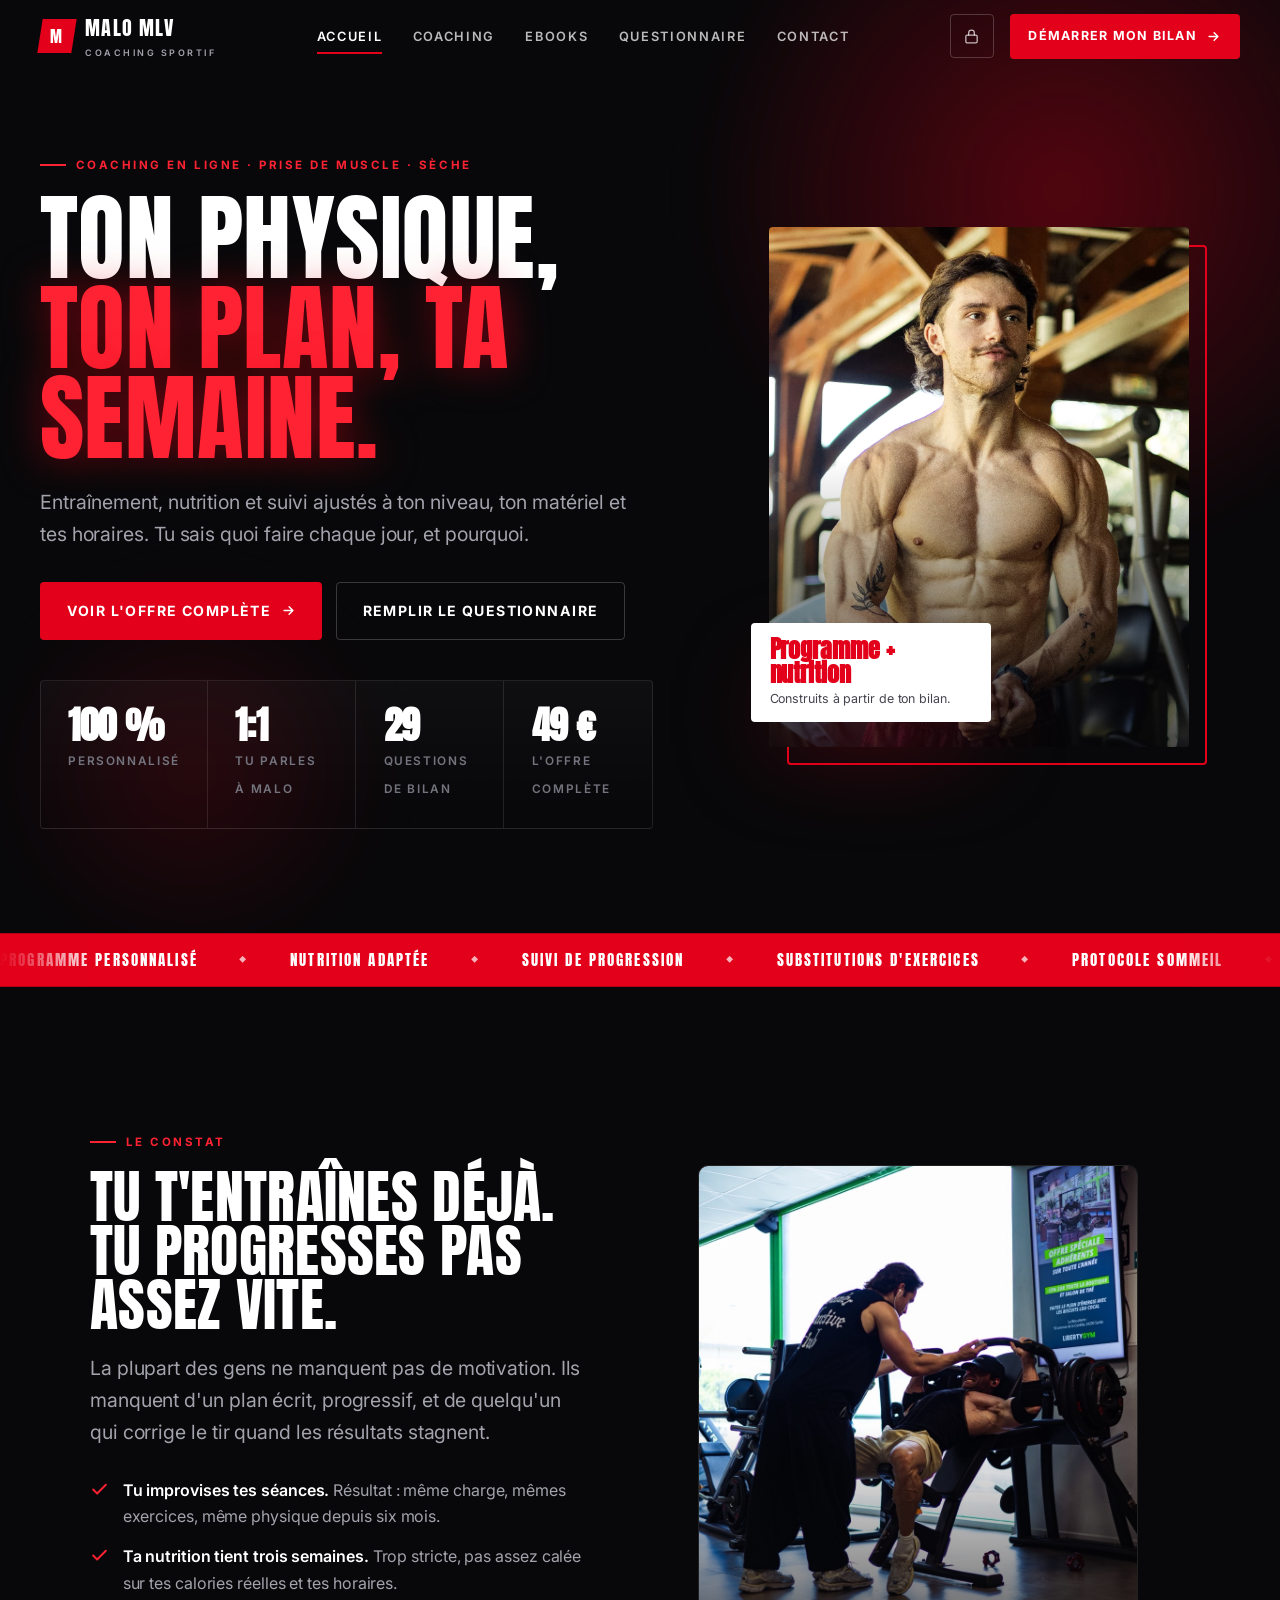
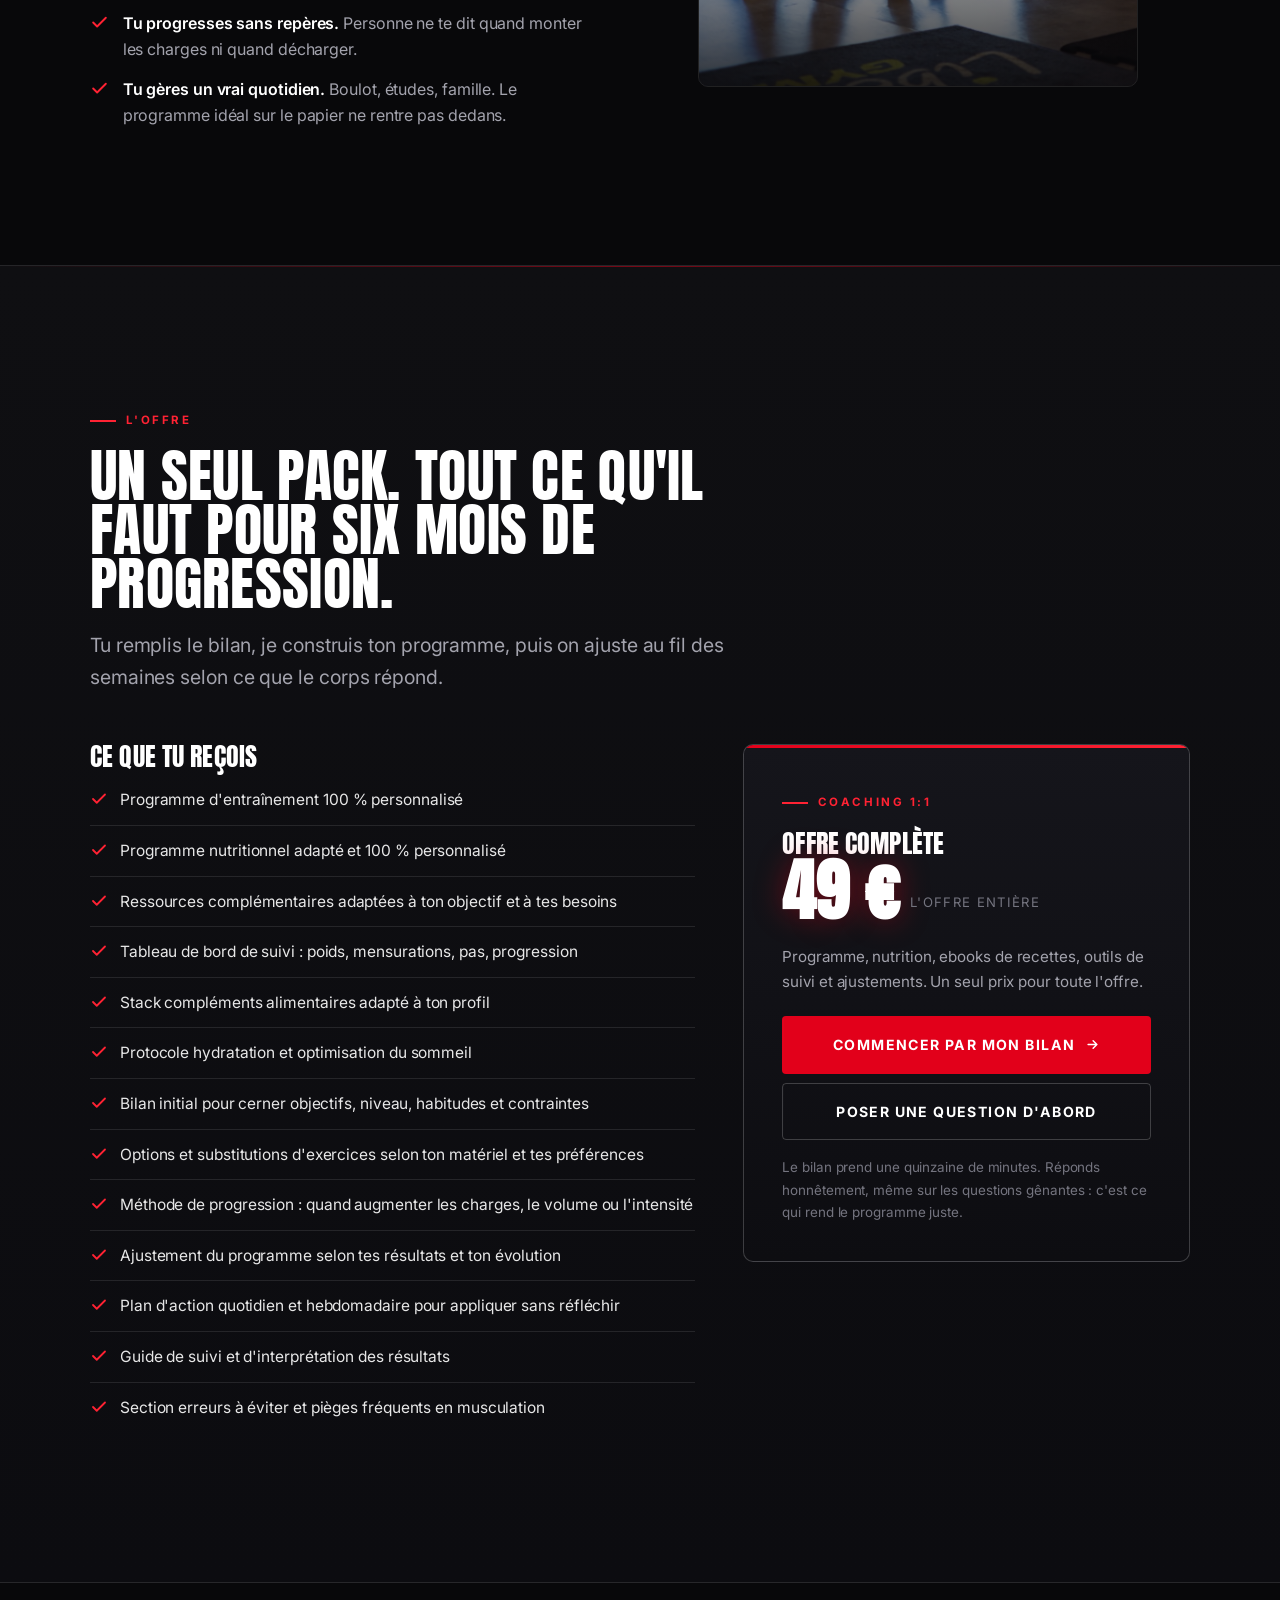
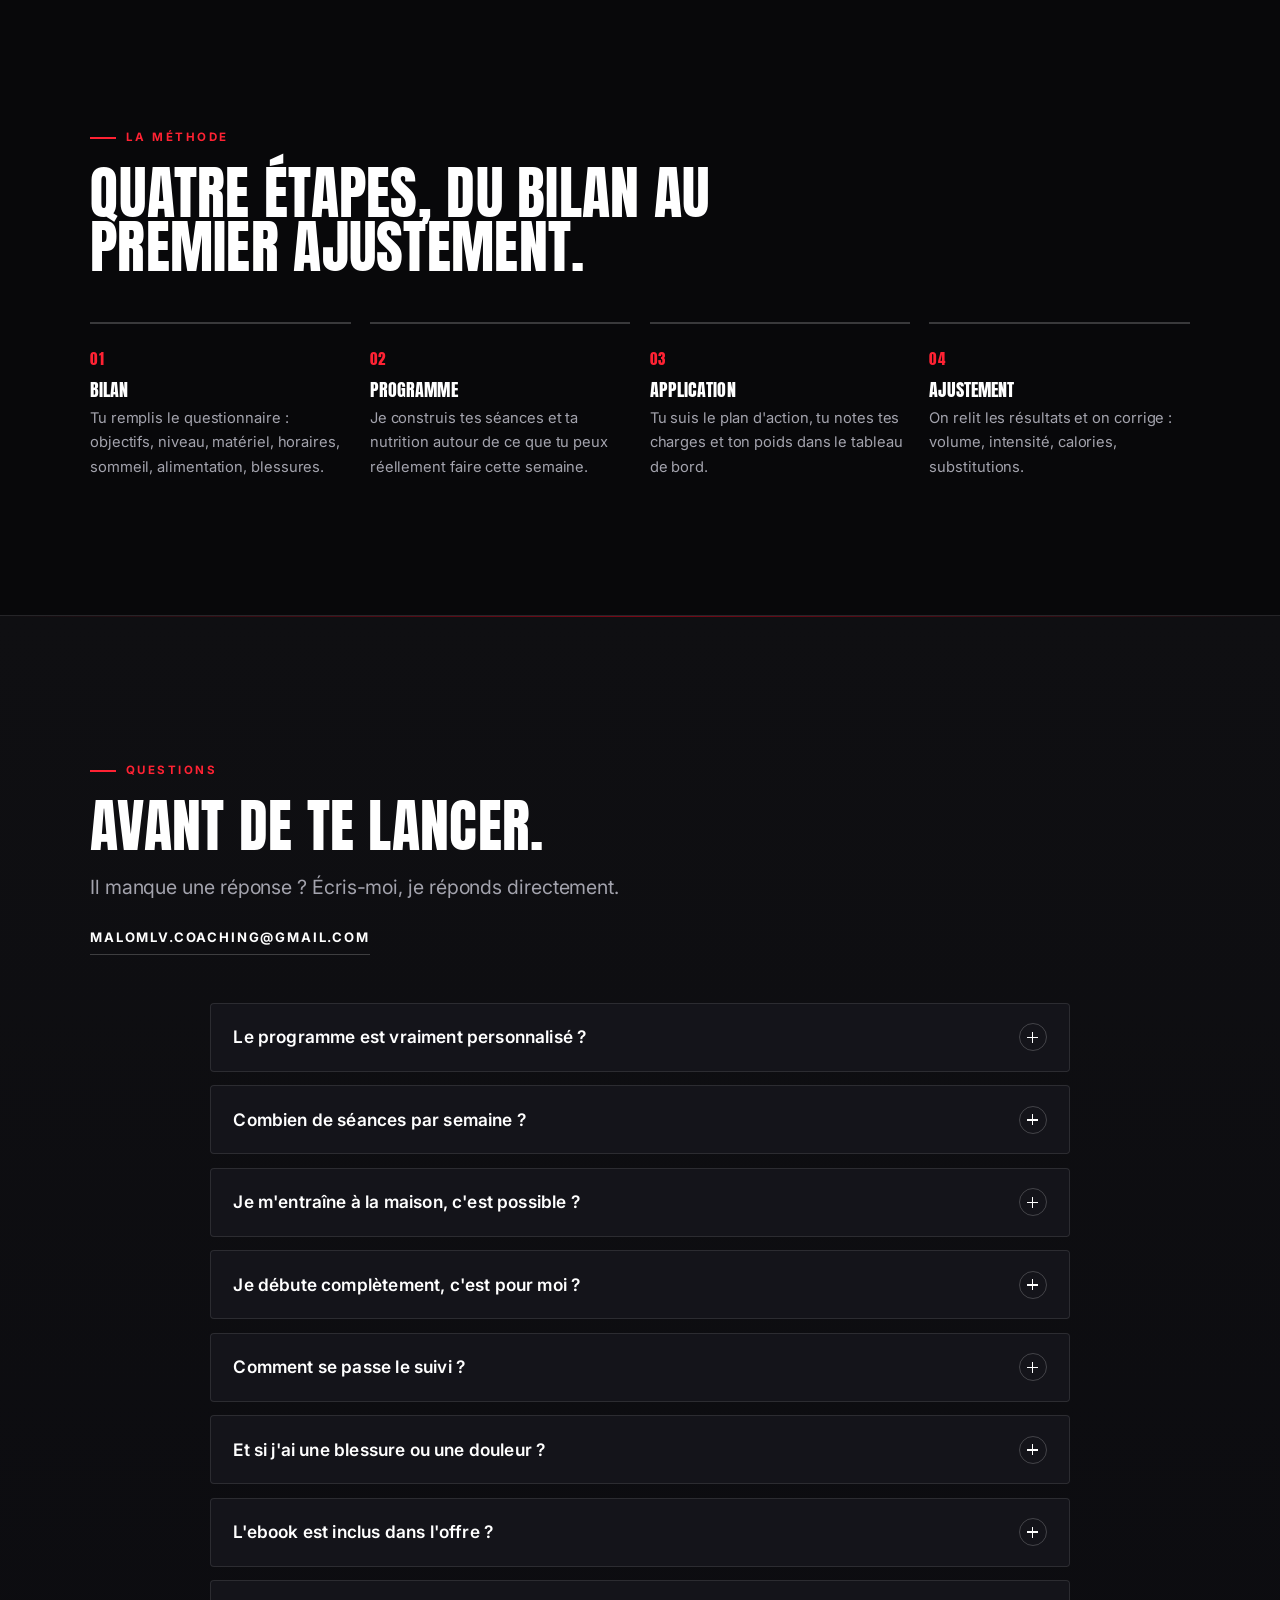
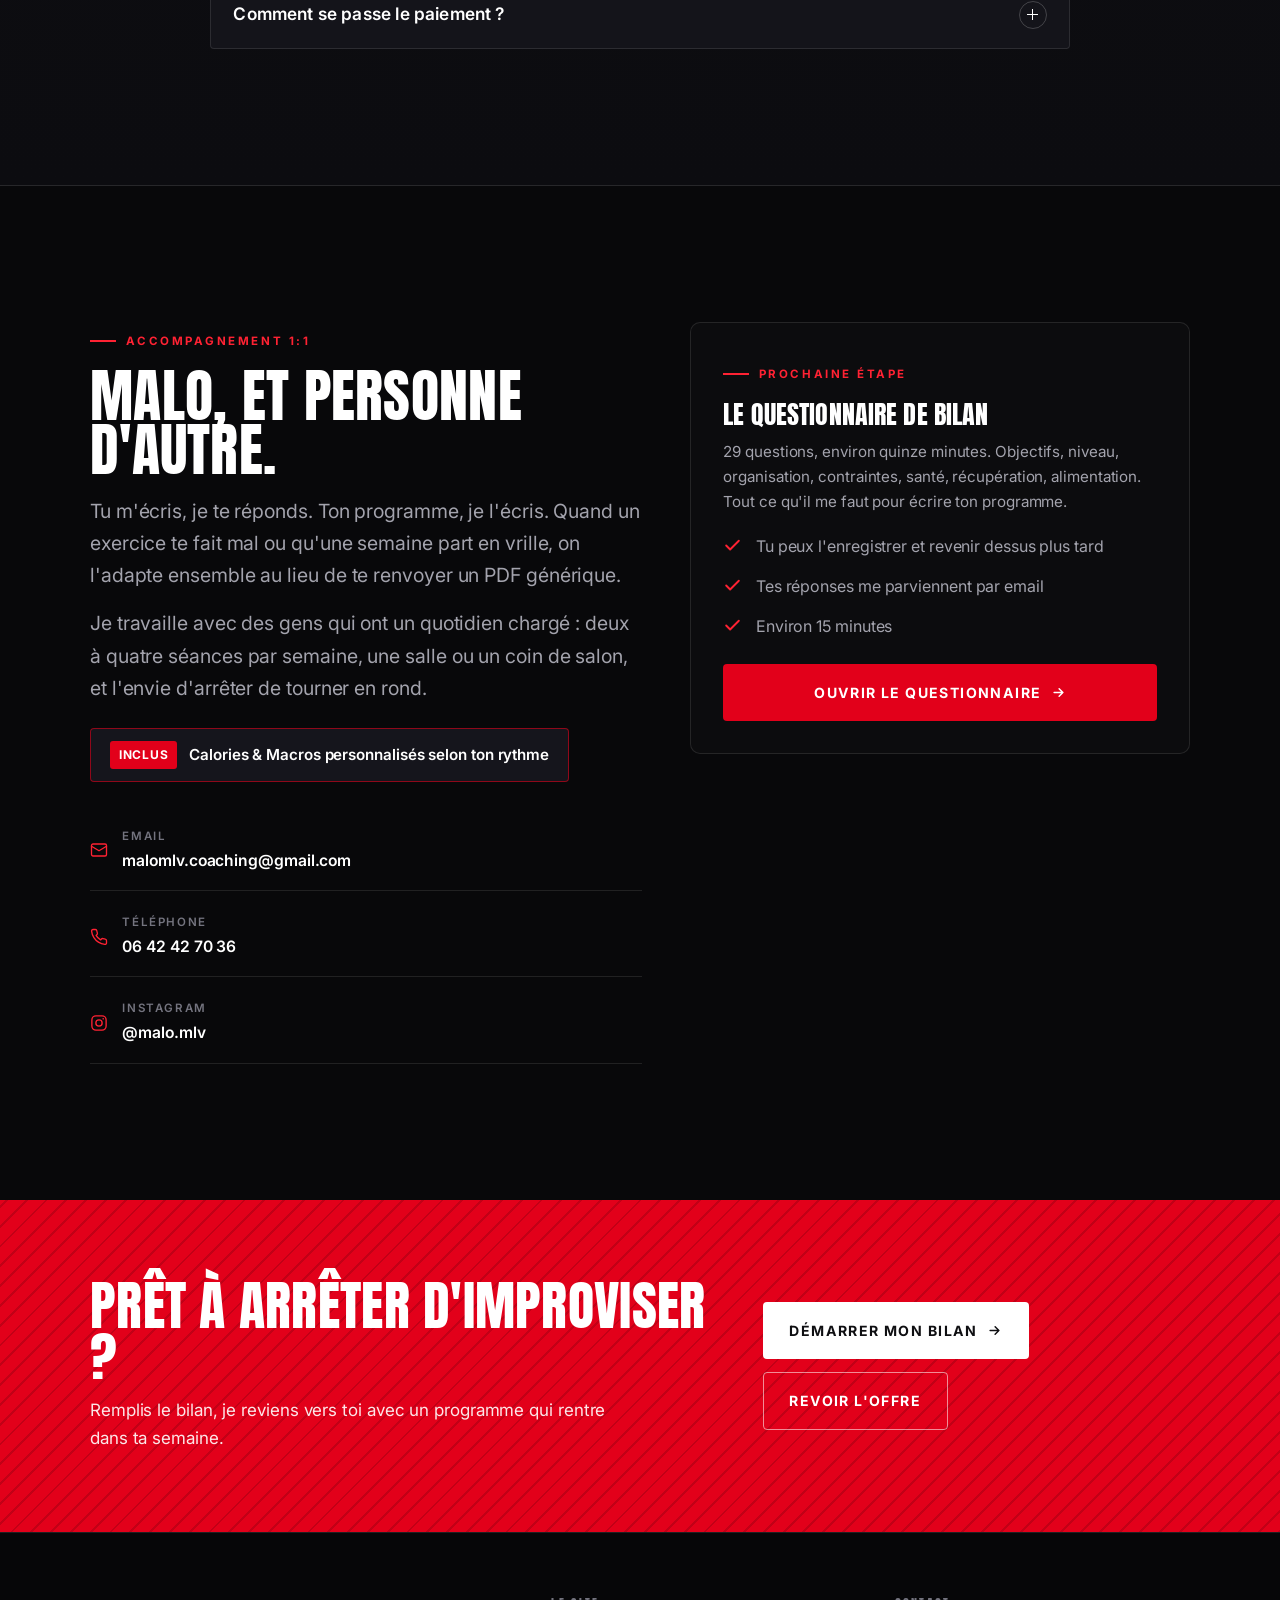
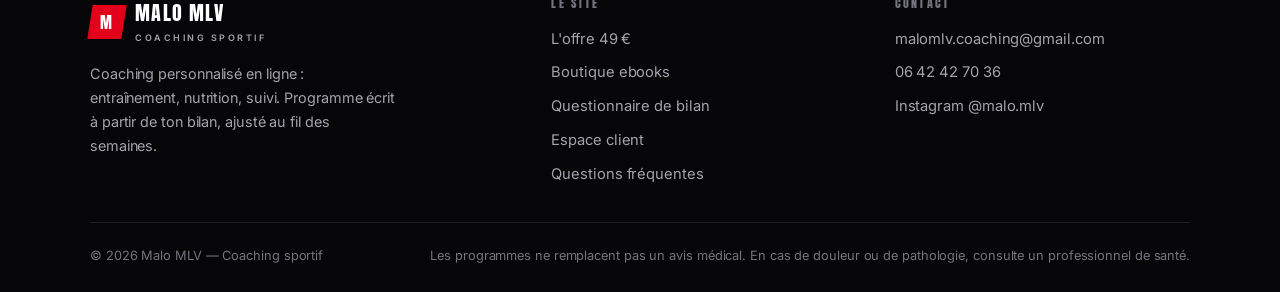
==== commit f6ebbf5a: "Add files via upload" ====
--- a/index.html
+++ b/index.html
@@ -43,6 +43,7 @@
       <a href="index.html#contact">Contact</a>
     </nav>
     <div class="header-actions">
+      <a class="icon-link" href="espace-client.html" aria-label="Espace client" title="Espace client"><svg><use href="#i-lock"/></svg></a>
       <a class="btn btn--sm" href="questionnaire.html">Démarrer mon bilan <svg><use href="#i-arrow"/></svg></a>
       <button class="burger" id="burger" aria-label="Ouvrir le menu" aria-expanded="false" aria-controls="mobileNav"><span></span></button>
     </div>
@@ -80,7 +81,7 @@
         </div>
 
         <div class="hero__media reveal" data-delay="2">
-          <img src="malo-portrait.jpg" alt="Malo, coach sportif, en salle" width="933" height="1400" fetchpriority="high">
+          <img src="vraiephoto.jpg" alt="Malo, coach sportif, en salle" width="1206" height="2144" fetchpriority="high">
           <div class="hero__badge">
             <strong>Programme + nutrition</strong>
             <span>Construits à partir de ton bilan.</span>
@@ -317,6 +318,7 @@
           <a href="index.html#offre">L'offre 49 €</a>
           <a href="ebooks.html">Boutique ebooks</a>
           <a href="questionnaire.html">Questionnaire de bilan</a>
+          <a href="espace-client.html">Espace client</a>
           <a href="index.html#faq">Questions fréquentes</a>
         </div>
       </div>
--- a/styles.css
+++ b/styles.css
@@ -2527,3 +2527,1106 @@
     font-size: clamp(1.5rem, 5vw, 2.2rem);
   }
 }
+
+/* ==========================================================================
+   ESPACE CLIENT — portail à code, panel, analyse de bilan, suivi
+   ========================================================================== */
+
+/* ---------- Icône d'accès dans le header ---------- */
+.icon-link {
+  display: grid;
+  place-items: center;
+  width: 44px;
+  height: 44px;
+  flex: 0 0 auto;
+  border: 1px solid var(--line-strong);
+  border-radius: var(--radius);
+  color: rgba(255, 255, 255, 0.72);
+  transition: color 0.3s var(--ease), border-color 0.3s var(--ease),
+    background 0.3s var(--ease), transform 0.3s var(--ease);
+}
+
+.icon-link:hover {
+  color: var(--white);
+  border-color: var(--red);
+  background: rgba(226, 0, 26, 0.14);
+  transform: translateY(-2px);
+}
+
+.icon-link:active {
+  transform: translateY(0) scale(0.96);
+}
+
+.icon-link[aria-current="page"] {
+  color: var(--white);
+  border-color: var(--red);
+}
+
+.icon-link svg {
+  width: 17px;
+  height: 17px;
+}
+
+/* ---------- Portail ---------- */
+.gate {
+  padding-top: calc(var(--header-h) + clamp(2rem, 6vw, 4rem));
+  padding-bottom: clamp(3rem, 8vw, 6rem);
+  position: relative;
+  overflow: hidden;
+  min-height: 78vh;
+  display: flex;
+  align-items: center;
+}
+
+.gate::before {
+  content: "";
+  position: absolute;
+  top: -20%;
+  right: -10%;
+  width: 55vw;
+  height: 55vw;
+  background: radial-gradient(circle, rgba(226, 0, 26, 0.3) 0%, transparent 65%);
+  filter: blur(30px);
+  pointer-events: none;
+  animation: pulse-glow 7s ease-in-out infinite;
+}
+
+.gate[hidden] {
+  display: none !important;
+}
+
+.gate__card {
+  max-width: 660px;
+  margin-inline: auto;
+  padding: clamp(1.6rem, 4vw, 3rem);
+  border: 1px solid var(--line-strong);
+  border-radius: var(--radius-lg);
+  background: linear-gradient(180deg, #15151b 0%, #0c0c10 100%);
+  box-shadow: var(--shadow);
+  position: relative;
+  overflow: hidden;
+}
+
+.gate__card::before {
+  content: "";
+  position: absolute;
+  top: 0;
+  left: 0;
+  right: 0;
+  height: 3px;
+  background: linear-gradient(90deg, var(--red) 0%, var(--red-bright) 50%, transparent 100%);
+  background-size: 200% 100%;
+  animation: gradient-shift 3s ease-in-out infinite;
+}
+
+.gate__icon {
+  width: 54px;
+  height: 54px;
+  display: grid;
+  place-items: center;
+  border: 1px solid rgba(226, 0, 26, 0.6);
+  border-radius: var(--radius);
+  background: rgba(226, 0, 26, 0.12);
+  color: var(--red-bright);
+  margin-bottom: 1.4rem;
+}
+
+.gate__icon svg {
+  width: 24px;
+  height: 24px;
+}
+
+.gate__form {
+  margin-top: 2rem;
+  padding-top: 1.6rem;
+  border-top: 1px solid var(--line);
+}
+
+.gate__row {
+  display: flex;
+  gap: 0.7rem;
+  align-items: stretch;
+  margin-top: 0.7rem;
+}
+
+.gate__row input {
+  flex: 1;
+  min-width: 0;
+  background: rgba(255, 255, 255, 0.04);
+  border: 1px solid var(--line-strong);
+  border-radius: var(--radius);
+  padding: 0.95rem 1.1rem;
+  font-size: 1rem;
+  letter-spacing: 0.24em;
+  transition: border-color 0.25s, background 0.25s, box-shadow 0.25s;
+}
+
+.gate__row input::placeholder {
+  color: var(--muted-dim);
+  letter-spacing: 0.16em;
+}
+
+.gate__row input:focus {
+  outline: none;
+  border-color: var(--red);
+  background: rgba(226, 0, 26, 0.06);
+  box-shadow: 0 0 0 3px rgba(226, 0, 26, 0.16);
+}
+
+.gate__error {
+  display: flex;
+  align-items: flex-start;
+  gap: 0.6rem;
+  margin-top: 0.9rem;
+  padding: 0.8rem 1rem;
+  border: 1px solid rgba(226, 0, 26, 0.5);
+  border-radius: var(--radius);
+  background: rgba(226, 0, 26, 0.1);
+  color: rgba(255, 255, 255, 0.9);
+  font-size: 0.9rem;
+}
+
+.gate__error[hidden] {
+  display: none;
+}
+
+.gate__error svg {
+  width: 17px;
+  height: 17px;
+  flex: 0 0 auto;
+  color: var(--red-bright);
+  margin-top: 2px;
+}
+
+.gate__list {
+  margin-top: 1.8rem;
+  padding-top: 1.6rem;
+  border-top: 1px solid var(--line);
+}
+
+.gate__list li {
+  font-size: 0.94rem;
+}
+
+.gate__row input[aria-invalid="true"] {
+  border-color: var(--red);
+  background: rgba(226, 0, 26, 0.08);
+}
+
+.gate.is-denied {
+  animation: gate-shake 0.5s var(--ease);
+}
+
+@keyframes gate-shake {
+  0%, 100% { transform: translateX(0); }
+  20% { transform: translateX(-9px); }
+  40% { transform: translateX(8px); }
+  60% { transform: translateX(-5px); }
+  80% { transform: translateX(3px); }
+}
+
+/* ---------- Panel client ---------- */
+.client {
+  padding-top: calc(var(--header-h) + clamp(2rem, 5vw, 3.5rem));
+  padding-bottom: clamp(3rem, 8vw, 6rem);
+}
+
+.client[hidden] {
+  display: none !important;
+}
+
+.client__head {
+  display: grid;
+  grid-template-columns: 1.4fr auto;
+  gap: 1.6rem;
+  align-items: start;
+  padding-bottom: clamp(1.6rem, 3vw, 2.4rem);
+  border-bottom: 1px solid var(--line);
+}
+
+.client__actions {
+  display: flex;
+  flex-direction: column;
+  align-items: flex-end;
+  gap: 0.8rem;
+}
+
+.client__pill {
+  display: inline-flex;
+  align-items: center;
+  gap: 0.5rem;
+  padding: 0.5rem 0.9rem;
+  border: 1px solid rgba(226, 0, 26, 0.5);
+  border-radius: 100px;
+  background: rgba(226, 0, 26, 0.1);
+  color: var(--white);
+  font-size: 0.72rem;
+  font-weight: 700;
+  letter-spacing: 0.14em;
+  text-transform: uppercase;
+}
+
+.client__pill svg {
+  width: 15px;
+  height: 15px;
+  color: var(--red-bright);
+}
+
+.client__nav {
+  display: flex;
+  flex-wrap: wrap;
+  gap: 0.6rem;
+  margin: clamp(1.6rem, 3vw, 2.4rem) 0 clamp(1.6rem, 3vw, 2.4rem);
+}
+
+.client__nav a {
+  display: inline-flex;
+  align-items: center;
+  gap: 0.6rem;
+  padding: 0.7rem 1.1rem;
+  border: 1px solid var(--line);
+  border-radius: 100px;
+  background: rgba(255, 255, 255, 0.02);
+  font-size: 0.8rem;
+  font-weight: 600;
+  letter-spacing: 0.05em;
+  color: var(--muted);
+  transition: color 0.25s, border-color 0.25s, background 0.25s, transform 0.25s var(--ease);
+}
+
+.client__nav a:hover {
+  color: var(--white);
+  border-color: rgba(226, 0, 26, 0.6);
+  background: rgba(226, 0, 26, 0.1);
+  transform: translateY(-2px);
+}
+
+.client__nav b {
+  font-family: var(--font-display);
+  color: var(--red-bright);
+  font-size: 0.8rem;
+  letter-spacing: 0.08em;
+}
+
+.client-block {
+  border: 1px solid var(--line);
+  border-radius: var(--radius-lg);
+  background: linear-gradient(180deg, rgba(255, 255, 255, 0.025), rgba(255, 255, 255, 0.008));
+  padding: clamp(1.4rem, 3.4vw, 2.4rem);
+  margin-bottom: 1.6rem;
+  scroll-margin-top: calc(var(--header-h) + 20px);
+}
+
+.client-block__head {
+  display: flex;
+  gap: 1rem;
+  align-items: flex-start;
+  padding-bottom: 1.3rem;
+  margin-bottom: 1.6rem;
+  border-bottom: 1px solid var(--line);
+}
+
+.client-block__num {
+  font-family: var(--font-display);
+  font-size: 1rem;
+  letter-spacing: 0.12em;
+  color: var(--red-bright);
+  padding-top: 0.2rem;
+}
+
+.client-block__head h2 {
+  margin-bottom: 0.6rem;
+}
+
+.client-block__head p {
+  color: var(--muted);
+  font-size: 0.96rem;
+  max-width: 78ch;
+}
+
+/* Animation d'apparition du panel */
+.client.is-live .client__head,
+.client.is-live .client__nav,
+.client.is-live .client-block {
+  animation: client-rise 0.6s var(--ease) both;
+}
+
+.client.is-live .client__nav { animation-delay: 0.05s; }
+.client.is-live .client-block:nth-of-type(1) { animation-delay: 0.1s; }
+.client.is-live .client-block:nth-of-type(2) { animation-delay: 0.18s; }
+.client.is-live .client-block:nth-of-type(3) { animation-delay: 0.26s; }
+
+@keyframes client-rise {
+  from { opacity: 0; transform: translateY(22px); }
+  to { opacity: 1; transform: none; }
+}
+
+/* ---------- Analyse ---------- */
+.analyse {
+  display: grid;
+  grid-template-columns: 0.85fr 1.15fr;
+  gap: clamp(1.4rem, 3vw, 2.4rem);
+  align-items: start;
+}
+
+.analyse__input {
+  display: flex;
+  flex-direction: column;
+  gap: 0.7rem;
+  position: sticky;
+  top: calc(var(--header-h) + 24px);
+}
+
+.analyse__input textarea {
+  width: 100%;
+  min-height: 260px;
+  resize: vertical;
+  background: rgba(255, 255, 255, 0.035);
+  border: 1px solid var(--line-strong);
+  border-radius: var(--radius);
+  padding: 1rem;
+  font-family: ui-monospace, SFMono-Regular, Menlo, Consolas, monospace;
+  font-size: 0.85rem;
+  line-height: 1.55;
+  transition: border-color 0.25s, background 0.25s, box-shadow 0.25s;
+}
+
+.analyse__input textarea::placeholder {
+  color: var(--muted-dim);
+  font-family: var(--font-body);
+  font-size: 0.9rem;
+}
+
+.analyse__input textarea:focus {
+  outline: none;
+  border-color: var(--red);
+  background: rgba(226, 0, 26, 0.06);
+  box-shadow: 0 0 0 3px rgba(226, 0, 26, 0.16);
+}
+
+.analyse__btns {
+  display: flex;
+  flex-wrap: wrap;
+  gap: 0.6rem;
+  margin-top: 0.3rem;
+}
+
+.analyse__out[hidden] {
+  display: none !important;
+}
+
+.analyse__placeholder {
+  border: 1px dashed var(--line-strong);
+  border-radius: var(--radius-lg);
+  padding: clamp(1.6rem, 4vw, 2.6rem);
+  text-align: center;
+  color: var(--muted);
+  display: grid;
+  gap: 0.7rem;
+  place-items: center;
+}
+
+.analyse__placeholder svg {
+  width: 30px;
+  height: 30px;
+  color: var(--red-bright);
+}
+
+.analyse__placeholder strong {
+  font-family: var(--font-display);
+  font-size: 1.3rem;
+  text-transform: uppercase;
+  color: var(--white);
+  letter-spacing: 0.03em;
+}
+
+/* ---------- Rapport ---------- */
+.report {
+  border: 1px solid rgba(226, 0, 26, 0.35);
+  border-radius: var(--radius-lg);
+  background: linear-gradient(180deg, rgba(226, 0, 26, 0.06), rgba(255, 255, 255, 0.01));
+  padding: clamp(1.2rem, 3vw, 2rem);
+  animation: client-rise 0.5s var(--ease) both;
+}
+
+.report__head {
+  display: flex;
+  flex-wrap: wrap;
+  gap: 1rem;
+  align-items: flex-start;
+  justify-content: space-between;
+  padding-bottom: 1.2rem;
+  border-bottom: 1px solid var(--line);
+}
+
+.report__head h3 {
+  margin-bottom: 0.5rem;
+}
+
+.report__meta {
+  font-size: 0.86rem;
+  color: var(--muted);
+}
+
+.report__note {
+  margin-top: 1rem;
+  font-size: 0.86rem;
+  color: var(--muted-dim);
+}
+
+.report__badges {
+  display: flex;
+  flex-wrap: wrap;
+  gap: 0.45rem;
+  margin-top: 0.85rem;
+}
+
+.badge {
+  display: inline-flex;
+  align-items: center;
+  gap: 0.45rem;
+  padding: 0.4rem 0.75rem;
+  border: 1px solid var(--line-strong);
+  border-radius: 100px;
+  font-size: 0.72rem;
+  font-weight: 700;
+  letter-spacing: 0.1em;
+  text-transform: uppercase;
+  color: rgba(255, 255, 255, 0.82);
+  background: rgba(255, 255, 255, 0.03);
+}
+
+.badge--red {
+  border-color: rgba(226, 0, 26, 0.55);
+  background: rgba(226, 0, 26, 0.12);
+  color: var(--white);
+}
+
+.report__meters {
+  display: grid;
+  grid-template-columns: repeat(4, 1fr);
+  gap: 0.9rem;
+  margin-top: 1.5rem;
+}
+
+.meter {
+  border: 1px solid var(--line);
+  border-radius: var(--radius);
+  background: rgba(255, 255, 255, 0.02);
+  padding: 1rem;
+  transition: border-color 0.3s var(--ease), transform 0.3s var(--ease);
+}
+
+.meter:hover {
+  border-color: rgba(226, 0, 26, 0.5);
+  transform: translateY(-3px);
+}
+
+.meter__head {
+  display: flex;
+  align-items: baseline;
+  justify-content: space-between;
+  gap: 0.6rem;
+}
+
+.meter__head span {
+  font-size: 0.72rem;
+  font-weight: 700;
+  letter-spacing: 0.12em;
+  text-transform: uppercase;
+  color: var(--muted);
+}
+
+.meter__head b {
+  font-family: var(--font-display);
+  font-size: 1.5rem;
+  line-height: 1;
+  color: var(--white);
+}
+
+.meter__bar {
+  height: 5px;
+  border-radius: 100px;
+  background: rgba(255, 255, 255, 0.1);
+  overflow: hidden;
+  margin: 0.7rem 0 0.55rem;
+}
+
+.meter__bar.is-empty {
+  background: repeating-linear-gradient(
+    90deg,
+    rgba(255, 255, 255, 0.14) 0 6px,
+    transparent 6px 12px
+  );
+}
+
+.meter__bar i {
+  display: block;
+  height: 100%;
+  width: var(--w, 0%);
+  border-radius: 100px;
+  background: linear-gradient(90deg, var(--red-deep), var(--red-bright));
+  animation: meter-fill 1.1s var(--ease) both;
+}
+
+@keyframes meter-fill {
+  from { width: 0; }
+}
+
+.meter__basis {
+  font-size: 0.68rem;
+  letter-spacing: 0.08em;
+  text-transform: uppercase;
+  color: var(--muted-dim);
+}
+
+.report__block {
+  margin-top: 1.8rem;
+  padding-top: 1.5rem;
+  border-top: 1px solid var(--line);
+}
+
+.report__block h4 {
+  font-size: 1.05rem;
+  letter-spacing: 0.04em;
+  margin-bottom: 1rem;
+  color: var(--white);
+}
+
+.report__block > p {
+  color: var(--muted);
+  font-size: 0.94rem;
+  max-width: 80ch;
+}
+
+.sessions {
+  display: grid;
+  gap: 0.7rem;
+}
+
+.session {
+  display: flex;
+  align-items: flex-start;
+  gap: 0.9rem;
+  padding: 0.9rem 1.1rem;
+  border: 1px solid var(--line);
+  border-left: 2px solid var(--red);
+  border-radius: var(--radius);
+  background: rgba(255, 255, 255, 0.02);
+  transition: background 0.3s, transform 0.3s var(--ease);
+}
+
+.session:hover {
+  background: rgba(226, 0, 26, 0.09);
+  transform: translateX(4px);
+}
+
+.session__day {
+  font-family: var(--font-display);
+  font-size: 0.78rem;
+  letter-spacing: 0.1em;
+  color: var(--red-bright);
+  min-width: 5.6rem;
+  text-transform: uppercase;
+  padding-top: 2px;
+}
+
+.session b {
+  font-weight: 600;
+  font-size: 0.98rem;
+}
+
+.session span {
+  display: block;
+  color: var(--muted);
+  font-size: 0.87rem;
+  margin-top: 0.2rem;
+}
+
+.report__facts {
+  display: grid;
+  gap: 0.6rem;
+  margin-top: 1.2rem;
+}
+
+.report__facts div {
+  display: flex;
+  gap: 0.7rem;
+  align-items: flex-start;
+  font-size: 0.92rem;
+  color: var(--muted);
+}
+
+.report__facts b {
+  color: var(--white);
+  font-weight: 600;
+}
+
+.report__facts svg {
+  width: 17px;
+  height: 17px;
+  flex: 0 0 auto;
+  color: var(--red-bright);
+  margin-top: 3px;
+}
+
+.macros {
+  display: grid;
+  grid-template-columns: repeat(4, 1fr);
+  gap: 0.8rem;
+}
+
+.macro {
+  border: 1px solid var(--line-strong);
+  border-radius: var(--radius);
+  background: rgba(255, 255, 255, 0.025);
+  padding: 1rem;
+  transition: border-color 0.3s var(--ease), transform 0.3s var(--ease);
+}
+
+.macro:hover {
+  border-color: rgba(226, 0, 26, 0.5);
+  transform: translateY(-3px);
+}
+
+.macro span {
+  display: block;
+  font-size: 0.68rem;
+  letter-spacing: 0.14em;
+  text-transform: uppercase;
+  color: var(--muted-dim);
+  font-weight: 700;
+}
+
+.macro b {
+  display: block;
+  font-family: var(--font-display);
+  font-size: clamp(1.4rem, 3vw, 1.9rem);
+  line-height: 1.1;
+  color: var(--white);
+  margin-top: 0.35rem;
+}
+
+.macro small {
+  font-size: 0.72rem;
+  color: var(--muted);
+}
+
+.prio {
+  counter-reset: prio;
+  display: grid;
+  gap: 0.8rem;
+}
+
+.prio li {
+  display: flex;
+  gap: 1rem;
+  align-items: flex-start;
+  padding: 0.95rem 1.1rem;
+  border: 1px solid var(--line);
+  border-radius: var(--radius);
+  background: rgba(255, 255, 255, 0.02);
+  transition: background 0.3s, border-color 0.3s, transform 0.3s var(--ease);
+}
+
+.prio li:hover {
+  background: rgba(226, 0, 26, 0.09);
+  border-color: rgba(226, 0, 26, 0.5);
+  transform: translateX(5px);
+}
+
+.prio li::before {
+  counter-increment: prio;
+  content: "0" counter(prio);
+  font-family: var(--font-display);
+  color: var(--red-bright);
+  font-size: 0.95rem;
+  letter-spacing: 0.08em;
+  min-width: 1.8rem;
+}
+
+.prio strong {
+  display: block;
+  color: var(--white);
+  font-weight: 600;
+  font-size: 0.98rem;
+  margin-bottom: 0.2rem;
+}
+
+.prio span {
+  color: var(--muted);
+  font-size: 0.92rem;
+}
+
+.report__block--alert h4 {
+  color: var(--red-bright);
+}
+
+.vigil {
+  display: grid;
+  gap: 0.6rem;
+}
+
+.vigil li {
+  display: flex;
+  gap: 0.7rem;
+  align-items: flex-start;
+  font-size: 0.93rem;
+  color: rgba(255, 255, 255, 0.86);
+  padding: 0.75rem 1rem;
+  border: 1px solid rgba(226, 0, 26, 0.35);
+  border-radius: var(--radius);
+  background: rgba(226, 0, 26, 0.07);
+}
+
+.vigil svg {
+  width: 17px;
+  height: 17px;
+  flex: 0 0 auto;
+  color: var(--red-bright);
+  margin-top: 3px;
+}
+
+.report__foot {
+  margin-top: 1.8rem;
+  padding-top: 1.1rem;
+  border-top: 1px solid var(--line);
+  font-size: 0.83rem;
+  color: var(--muted-dim);
+  display: flex;
+  flex-wrap: wrap;
+  gap: 0.7rem 1.4rem;
+  justify-content: space-between;
+  align-items: center;
+}
+
+.report__error {
+  display: flex;
+  gap: 0.8rem;
+  align-items: flex-start;
+  padding: 1.1rem 1.2rem;
+  border: 1px solid rgba(226, 0, 26, 0.45);
+  border-radius: var(--radius);
+  background: rgba(226, 0, 26, 0.08);
+  color: rgba(255, 255, 255, 0.88);
+  font-size: 0.94rem;
+}
+
+.report__error svg {
+  width: 19px;
+  height: 19px;
+  flex: 0 0 auto;
+  color: var(--red-bright);
+  margin-top: 2px;
+}
+
+/* ---------- Tableau de bord ---------- */
+.tracker-form {
+  border: 1px solid var(--line);
+  border-radius: var(--radius-lg);
+  background: rgba(255, 255, 255, 0.02);
+  padding: clamp(1.1rem, 2.6vw, 1.6rem);
+}
+
+.tracker-form__actions {
+  display: flex;
+  flex-wrap: wrap;
+  align-items: center;
+  gap: 1rem;
+  margin-top: 1.1rem;
+}
+
+.tracker-stats {
+  display: grid;
+  grid-template-columns: repeat(auto-fit, minmax(170px, 1fr));
+  gap: 0.8rem;
+  margin-top: 1.4rem;
+}
+
+.stat-tile {
+  border: 1px solid var(--line);
+  border-radius: var(--radius);
+  background: linear-gradient(180deg, rgba(255, 255, 255, 0.03), transparent);
+  padding: 1rem;
+}
+
+.stat-tile span {
+  display: block;
+  font-size: 0.68rem;
+  letter-spacing: 0.14em;
+  text-transform: uppercase;
+  color: var(--muted-dim);
+  font-weight: 700;
+}
+
+.stat-tile b {
+  display: block;
+  font-family: var(--font-display);
+  font-size: 1.7rem;
+  line-height: 1.1;
+  color: var(--white);
+  margin-top: 0.3rem;
+}
+
+.stat-tile small {
+  font-size: 0.75rem;
+  color: var(--muted);
+}
+
+.stat-tile small.is-down {
+  color: #6ee7a8;
+}
+
+.stat-tile small.is-up {
+  color: var(--red-bright);
+}
+
+.tracker-chart {
+  margin-top: 1.4rem;
+  border: 1px solid var(--line);
+  border-radius: var(--radius-lg);
+  background: rgba(255, 255, 255, 0.02);
+  padding: 1.2rem;
+  min-height: 190px;
+  display: grid;
+  place-items: center;
+}
+
+.tracker-chart svg {
+  width: 100%;
+  height: auto;
+  max-height: 220px;
+}
+
+.tracker-chart__empty {
+  color: var(--muted-dim);
+  font-size: 0.9rem;
+  text-align: center;
+}
+
+.tracker-list {
+  display: grid;
+  gap: 0.5rem;
+  margin-top: 1.4rem;
+}
+
+.tracker-item {
+  display: grid;
+  grid-template-columns: 1.1fr repeat(3, 1fr) auto;
+  gap: 0.8rem;
+  align-items: center;
+  padding: 0.8rem 1rem;
+  border: 1px solid var(--line);
+  border-radius: var(--radius);
+  background: rgba(255, 255, 255, 0.02);
+  font-size: 0.9rem;
+  transition: border-color 0.25s, background 0.25s;
+}
+
+.tracker-item:hover {
+  border-color: rgba(226, 0, 26, 0.45);
+  background: rgba(226, 0, 26, 0.06);
+}
+
+.tracker-item b {
+  font-weight: 600;
+  color: var(--white);
+}
+
+.tracker-item span {
+  color: var(--muted);
+}
+
+.tracker-item span em {
+  font-style: normal;
+  color: var(--muted-dim);
+  font-size: 0.72rem;
+  letter-spacing: 0.1em;
+  text-transform: uppercase;
+  display: block;
+}
+
+.tracker-item button {
+  background: transparent;
+  border: 1px solid var(--line-strong);
+  border-radius: var(--radius);
+  width: 38px;
+  height: 38px;
+  display: grid;
+  place-items: center;
+  color: var(--muted);
+  cursor: pointer;
+  transition: color 0.25s, border-color 0.25s, background 0.25s;
+}
+
+.tracker-item button:hover {
+  color: var(--white);
+  border-color: var(--red);
+  background: rgba(226, 0, 26, 0.15);
+}
+
+.tracker-item button svg {
+  width: 16px;
+  height: 16px;
+}
+
+.tracker-empty {
+  border: 1px dashed var(--line-strong);
+  border-radius: var(--radius);
+  padding: 1.3rem;
+  text-align: center;
+  color: var(--muted-dim);
+  font-size: 0.9rem;
+}
+
+/* ---------- Ressources ---------- */
+.res-grid {
+  display: grid;
+  grid-template-columns: repeat(3, 1fr);
+  gap: clamp(1rem, 2.4vw, 1.6rem);
+}
+
+.res-card {
+  display: flex;
+  flex-direction: column;
+  gap: 0.6rem;
+  padding: clamp(1.2rem, 2.6vw, 1.7rem);
+  border: 1px solid var(--line);
+  border-radius: var(--radius-lg);
+  background: linear-gradient(180deg, #14141a 0%, #0d0d11 100%);
+  transition: transform 0.35s var(--ease), border-color 0.35s, box-shadow 0.35s;
+}
+
+.res-card:hover {
+  transform: translateY(-5px);
+  border-color: rgba(226, 0, 26, 0.55);
+  box-shadow: var(--shadow-intense);
+}
+
+.res-card .icon-box {
+  margin-bottom: 0.5rem;
+}
+
+.res-card p {
+  color: var(--muted);
+  font-size: 0.93rem;
+  flex: 1;
+}
+
+.res-card__link {
+  display: inline-flex;
+  align-items: center;
+  gap: 0.5rem;
+  font-size: 0.78rem;
+  font-weight: 700;
+  letter-spacing: 0.12em;
+  text-transform: uppercase;
+  color: var(--red-bright);
+  margin-top: 0.4rem;
+}
+
+.res-card__link svg {
+  width: 14px;
+  height: 14px;
+  transition: transform 0.3s var(--ease);
+}
+
+.res-card:hover .res-card__link svg {
+  transform: translateX(4px);
+}
+
+.res-card__meta {
+  font-size: 0.72rem;
+  letter-spacing: 0.12em;
+  text-transform: uppercase;
+  color: var(--muted-dim);
+  font-weight: 700;
+  margin-top: 0.4rem;
+}
+
+@media (max-width: 1040px) {
+  .analyse,
+  .client__head {
+    grid-template-columns: 1fr;
+  }
+
+  .analyse__input {
+    position: static;
+  }
+
+  .client__actions {
+    flex-direction: row;
+    align-items: center;
+    flex-wrap: wrap;
+  }
+
+  .report__meters,
+  .macros,
+  .res-grid {
+    grid-template-columns: repeat(2, 1fr);
+  }
+}
+
+@media (max-width: 820px) {
+  .gate__row {
+    flex-direction: column;
+  }
+
+  .gate__row .btn {
+    width: 100%;
+  }
+
+  .tracker-item {
+    grid-template-columns: repeat(2, 1fr);
+  }
+
+  .tracker-item button {
+    justify-self: end;
+  }
+}
+
+@media (max-width: 560px) {
+  .report__meters,
+  .macros,
+  .res-grid,
+  .tracker-stats {
+    grid-template-columns: 1fr;
+  }
+
+  .session {
+    flex-direction: column;
+    gap: 0.3rem;
+  }
+
+  .session__day {
+    min-width: 0;
+  }
+}
+
+/* ---------- Champs spécifiques au panel ---------- */
+.gate__form > .field__label,
+.analyse__input > .field__label {
+  font-size: 0.76rem;
+  letter-spacing: 0.14em;
+  text-transform: uppercase;
+  font-weight: 700;
+  color: rgba(255, 255, 255, 0.75);
+}
+
+.field input[type="date"] {
+  width: 100%;
+  background: rgba(255, 255, 255, 0.035);
+  border: 1px solid var(--line-strong);
+  border-radius: var(--radius);
+  padding: 0.95rem 1rem;
+  font-size: 0.97rem;
+  color-scheme: dark;
+  transition: border-color 0.25s, background 0.25s, box-shadow 0.25s;
+}
+
+.field input[type="date"]:focus {
+  outline: none;
+  border-color: var(--red);
+  background: rgba(226, 0, 26, 0.06);
+  box-shadow: 0 0 0 3px rgba(226, 0, 26, 0.16);
+}
